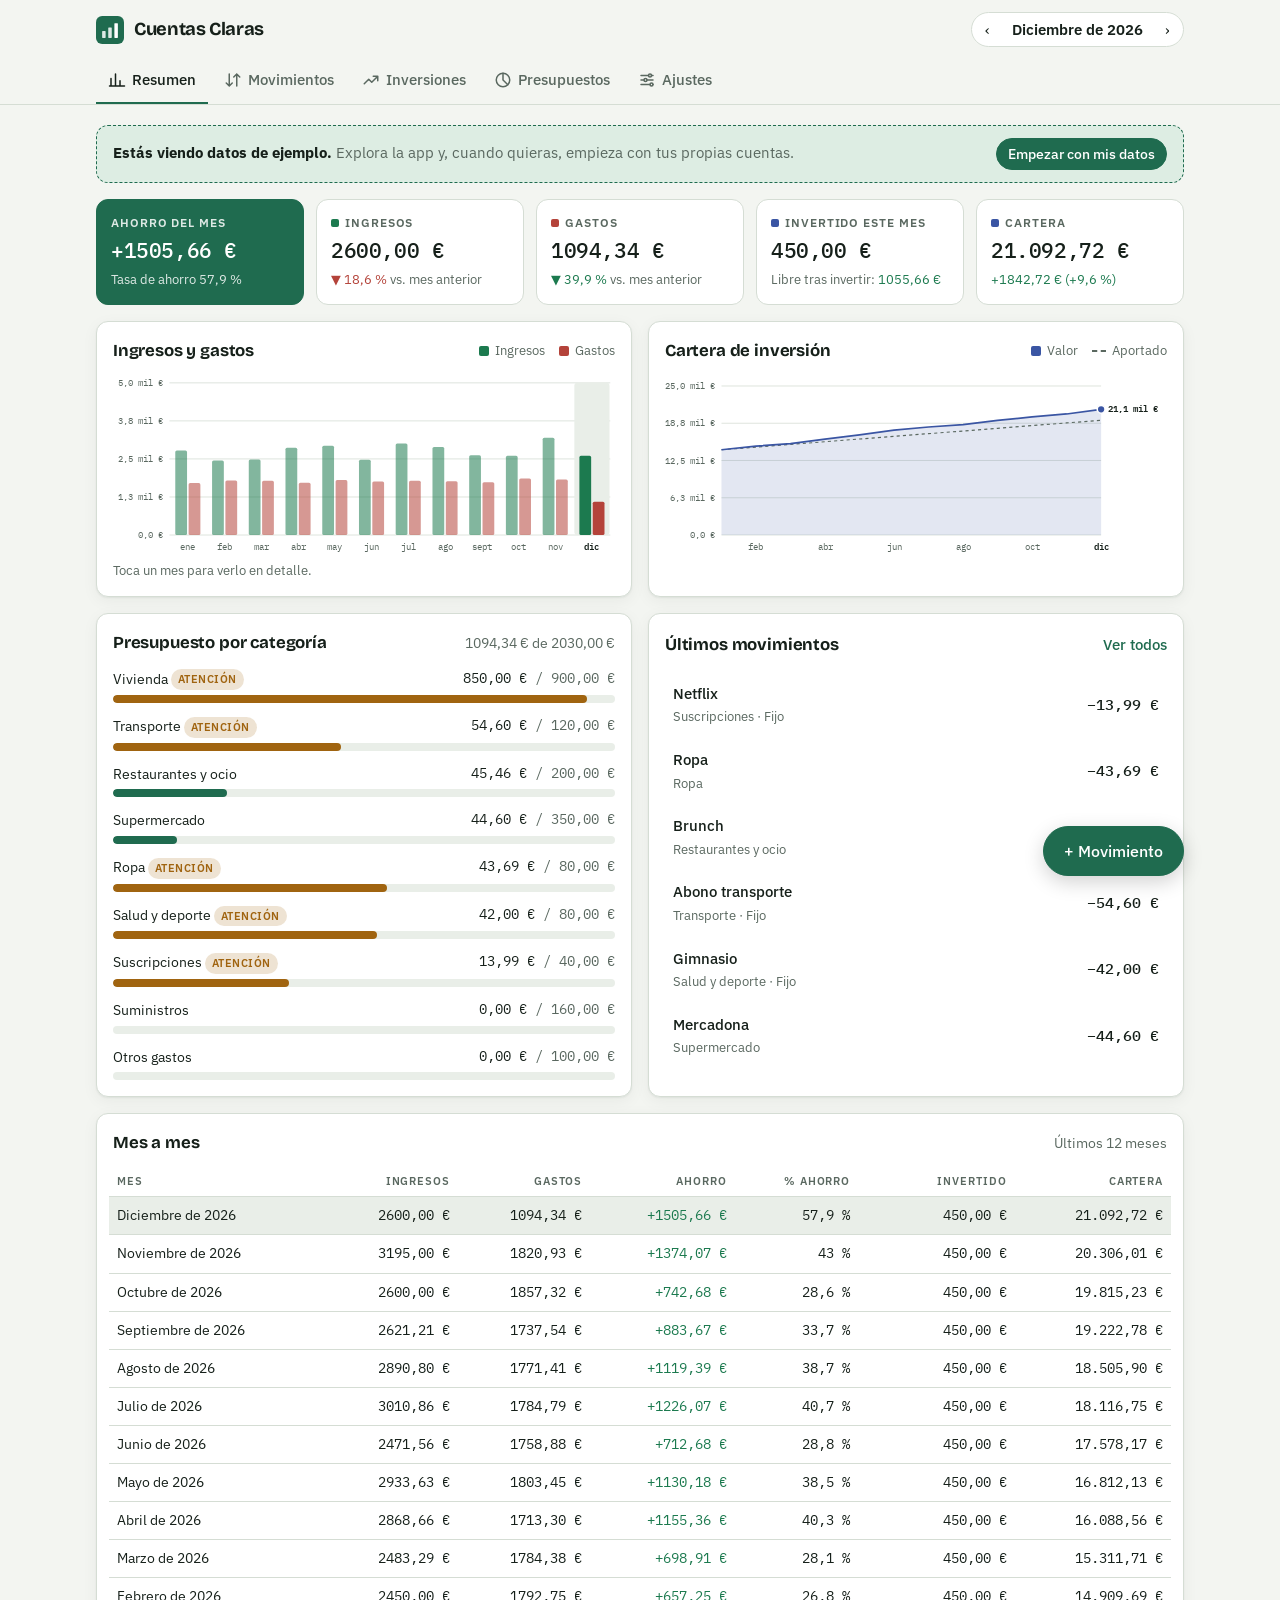
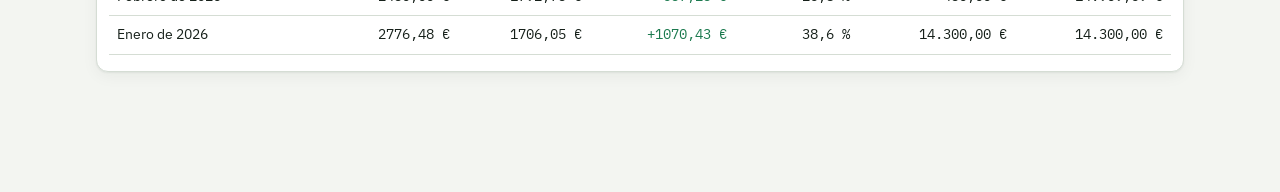
==== cuentas-claras/index.html @ 712e1c3e "Add Cuentas Claras: personal finance micro app Single-file PWA to track monthly expenses, income, bu" ====
<!DOCTYPE html>
<html lang="es">
<head>
<meta charset="utf-8">
<meta name="viewport" content="width=device-width, initial-scale=1, viewport-fit=cover">
<meta name="theme-color" content="#1F6B4F">
<meta name="description" content="Controla tus gastos, ingresos e inversiones mes a mes. Privado: tus datos se quedan en tu dispositivo.">
<link rel="manifest" href="manifest.webmanifest">
<link rel="icon" href="icon.svg" type="image/svg+xml">
<link rel="apple-touch-icon" href="icon.svg">
<title>Cuentas Claras</title>
<link rel="preconnect" href="https://fonts.googleapis.com">
<link rel="preconnect" href="https://fonts.gstatic.com" crossorigin>
<link rel="stylesheet" href="https://fonts.googleapis.com/css2?family=Bricolage+Grotesque:opsz,wght@12..96,500;12..96,700&family=IBM+Plex+Mono:wght@400;500&family=IBM+Plex+Sans:wght@400;500;600&display=swap">
<style>
/* Layout: libro de cuentas — cabecera con selector de mes, pestañas (abajo en móvil), columna de 1120px con rejilla de paneles */
:root{
  --bg:#F3F5F1; --surface:#FFFFFF; --surface-2:#E9EEE8; --line:#D5DDD4; --fg:#16201A; --muted:#5A6860;
  --accent:#1F6B4F; --accent-fg:#FFFFFF; --accent-soft:#DDEDE3;
  --income:#1C7A4F; --expense:#B4433A; --invest:#3A55A3; --warn:#A06410;
  --s1:#3A55A3; --s2:#1F8A70; --s3:#C07A1A; --s4:#9B4A8C; --s5:#5D7A2B; --s6:#B4433A;
  --shadow:0 1px 2px rgba(22,32,26,.06),0 4px 16px rgba(22,32,26,.05);
  --font-display:'Bricolage Grotesque','Segoe UI',system-ui,sans-serif;
  --font-body:'IBM Plex Sans',system-ui,-apple-system,'Segoe UI',Roboto,sans-serif;
  --font-mono:'IBM Plex Mono',ui-monospace,SFMono-Regular,Menlo,Consolas,monospace;
  --r:12px; --r-sm:8px;
  color-scheme:light;
}
@media (prefers-color-scheme: dark){
  :root:not([data-theme="light"]){
    --bg:#0D1310; --surface:#141C18; --surface-2:#1B2520; --line:#29362F; --fg:#E4ECE7; --muted:#90A198;
    --accent:#5CC497; --accent-fg:#0B1A13; --accent-soft:#1D3328;
    --income:#4FC48C; --expense:#EF7B6F; --invest:#8EA7F2; --warn:#E2A94A;
    --s1:#8EA7F2; --s2:#4FC4A6; --s3:#E2A94A; --s4:#D48AC6; --s5:#A8C76A; --s6:#EF7B6F;
    --shadow:0 1px 2px rgba(0,0,0,.3);
    color-scheme:dark;
  }
}
:root[data-theme="dark"]{
  --bg:#0D1310; --surface:#141C18; --surface-2:#1B2520; --line:#29362F; --fg:#E4ECE7; --muted:#90A198;
  --accent:#5CC497; --accent-fg:#0B1A13; --accent-soft:#1D3328;
  --income:#4FC48C; --expense:#EF7B6F; --invest:#8EA7F2; --warn:#E2A94A;
  --s1:#8EA7F2; --s2:#4FC4A6; --s3:#E2A94A; --s4:#D48AC6; --s5:#A8C76A; --s6:#EF7B6F;
  --shadow:0 1px 2px rgba(0,0,0,.3);
  color-scheme:dark;
}
*{box-sizing:border-box}
[hidden]{display:none!important}
html,body{margin:0}
body{background:var(--bg);color:var(--fg);font:15px/1.5 var(--font-body);-webkit-font-smoothing:antialiased}
button,input,select,textarea{font:inherit;color:inherit}
h1,h2,h3{font-family:var(--font-display);font-weight:700;text-wrap:balance;margin:0;letter-spacing:-.01em}
h2{font-size:1.05rem}
.num,.mono{font-family:var(--font-mono);font-variant-numeric:tabular-nums}
.muted{color:var(--muted)}
.wrap{max-width:1120px;margin:0 auto;padding-inline:16px}
:focus-visible{outline:2px solid var(--accent);outline-offset:2px}

/* Cabecera */
.top{position:sticky;top:env(safe-area-inset-top,0px);z-index:20;background:color-mix(in srgb,var(--bg) 88%,transparent);backdrop-filter:blur(10px);-webkit-backdrop-filter:blur(10px);border-bottom:1px solid var(--line)}
.top-in{display:flex;align-items:center;justify-content:space-between;gap:12px;padding-block:12px;flex-wrap:wrap}
.brand{display:flex;align-items:center;gap:10px;font-family:var(--font-display);font-weight:700;font-size:1.15rem;letter-spacing:-.02em}
.brand svg{width:28px;height:28px;flex:none}
.month-nav{display:flex;align-items:center;gap:2px;background:var(--surface);border:1px solid var(--line);border-radius:999px;padding:3px}
.month-nav button{border:0;background:none;cursor:pointer;border-radius:999px;padding:6px 10px;line-height:1}
.month-nav button:hover{background:var(--surface-2)}
.month-label{font-weight:600;min-width:9.5em}
.tabs{display:flex;gap:4px;padding-block:0 0}
.tab{border:0;background:none;cursor:pointer;padding:10px 12px;color:var(--muted);font-weight:500;border-bottom:2px solid transparent;display:flex;align-items:center;gap:6px}
.tab svg{width:18px;height:18px}
.tab:hover{color:var(--fg)}
.tab[aria-selected="true"]{color:var(--fg);border-bottom-color:var(--accent)}

main{padding-block:20px 120px;display:grid;gap:16px}

/* Paneles */
.panel{background:var(--surface);border:1px solid var(--line);border-radius:var(--r);padding:16px;box-shadow:var(--shadow);min-width:0}
.panel-h{display:flex;align-items:baseline;justify-content:space-between;gap:12px;margin-bottom:12px;flex-wrap:wrap}
.panel-h .sub{font-size:.85rem;color:var(--muted)}
.grid2{display:grid;grid-template-columns:repeat(2,minmax(0,1fr));gap:16px}
@media (max-width:860px){.grid2{grid-template-columns:minmax(0,1fr)}}

.banner{display:flex;align-items:center;justify-content:space-between;gap:12px;flex-wrap:wrap;background:var(--accent-soft);border:1px dashed var(--accent);border-radius:var(--r);padding:12px 16px}
.banner p{margin:0}

/* KPIs */
.kpis{display:grid;grid-template-columns:repeat(5,minmax(0,1fr));gap:12px}
.kpis.three{grid-template-columns:repeat(3,minmax(0,1fr))}
@media (max-width:1000px){.kpis{grid-template-columns:repeat(3,minmax(0,1fr))}.kpis:not(.three) .hero{grid-column:span 2}}
@media (max-width:600px){.kpis,.kpis.three{grid-template-columns:repeat(2,minmax(0,1fr))}.kpis .hero{grid-column:span 2}}
.kpi{background:var(--surface);border:1px solid var(--line);border-radius:var(--r);padding:14px;display:grid;gap:4px;min-width:0}
.kpi .lbl{font-size:.72rem;text-transform:uppercase;letter-spacing:.08em;color:var(--muted);font-weight:600;display:flex;align-items:center;gap:6px}
.kpi .lbl i{width:8px;height:8px;border-radius:2px;display:inline-block}
.kpi .val{font-family:var(--font-mono);font-variant-numeric:tabular-nums;font-size:1.3rem;font-weight:500;letter-spacing:-.02em;overflow-wrap:anywhere}
.kpi .foot{font-size:.8rem;color:var(--muted)}
.kpi.hero{background:var(--accent);border-color:var(--accent);color:var(--accent-fg)}
.kpi.hero .lbl,.kpi.hero .foot{color:inherit;opacity:.85}
.up{color:var(--income)} .down{color:var(--expense)}
.kpi.hero .up,.kpi.hero .down{color:inherit}

/* Gráficos */
.chart{width:100%;height:auto;display:block}
.chart .grid{stroke:var(--line);stroke-width:1}
.chart .ax{fill:var(--muted);font:11px var(--font-mono)}
.chart .ax-sel{fill:var(--fg);font-weight:600}
.chart .b-inc{fill:var(--income)} .chart .b-exp{fill:var(--expense)}
.chart .hit{fill:transparent}
.chart .bar-g{cursor:pointer}
.chart .bar-g:not(.sel) .b-inc,.chart .bar-g:not(.sel) .b-exp{opacity:.55}
.chart .bar-g:hover .b-inc,.chart .bar-g:hover .b-exp{opacity:1}
.chart .bar-g.sel .hit{fill:var(--surface-2)}
.chart .area{fill:var(--invest);opacity:.14}
.chart .l-val{fill:none;stroke:var(--invest);stroke-width:2.2;stroke-linejoin:round}
.chart .l-con{fill:none;stroke:var(--muted);stroke-width:1.5;stroke-dasharray:4 4}
.chart .dot{fill:var(--invest);stroke:var(--surface);stroke-width:2}
.chart .end-lbl{fill:var(--fg);font:600 11px var(--font-mono)}
.legend{display:flex;gap:14px;flex-wrap:wrap;font-size:.8rem;color:var(--muted)}
.legend span{display:inline-flex;align-items:center;gap:6px}
.legend i{width:10px;height:10px;border-radius:2px;display:inline-block}
.legend i.dash{height:0;border-top:2px dashed var(--muted);border-radius:0;width:14px}

/* Presupuestos */
.bud{display:grid;gap:12px}
.bud-row{display:grid;gap:5px}
.bud-top{display:flex;justify-content:space-between;gap:10px;font-size:.9rem}
.bud-top .num{font-size:.85rem}
.bar{height:8px;border-radius:99px;background:var(--surface-2);overflow:hidden}
.bar>i{display:block;height:100%;border-radius:99px;background:var(--accent)}
.bar.near>i{background:var(--warn)} .bar.over>i{background:var(--expense)}
.pill{display:inline-block;font-size:.7rem;font-weight:600;letter-spacing:.04em;text-transform:uppercase;padding:2px 7px;border-radius:99px;background:var(--surface-2);color:var(--muted);vertical-align:middle}
.pill.over{background:color-mix(in srgb,var(--expense) 16%,transparent);color:var(--expense)}
.pill.near{background:color-mix(in srgb,var(--warn) 18%,transparent);color:var(--warn)}
.pill.ok{background:var(--accent-soft);color:var(--accent)}

/* Tablas */
.table-wrap{overflow-x:auto;margin-inline:-4px}
table{width:100%;border-collapse:collapse;font-size:.88rem}
th{font-size:.7rem;text-transform:uppercase;letter-spacing:.08em;color:var(--muted);font-weight:600;text-align:right;padding:6px 8px;border-bottom:1px solid var(--line);white-space:nowrap}
td{padding:8px;border-bottom:1px solid var(--line);text-align:right;font-family:var(--font-mono);font-variant-numeric:tabular-nums;white-space:nowrap}
.cap::first-letter{text-transform:uppercase}
th:first-child,td:first-child{text-align:left;font-family:var(--font-body)}
tr.sel td{background:var(--surface-2)}
tbody tr{cursor:default}
tr[data-month]{cursor:pointer}
tr[data-month]:hover td{background:var(--surface-2)}

/* Movimientos */
.toolbar{display:flex;gap:10px;flex-wrap:wrap;align-items:center}
.seg{display:inline-flex;background:var(--surface-2);border-radius:999px;padding:3px}
.seg button,.seg label{border:0;background:none;border-radius:999px;padding:6px 14px;cursor:pointer;color:var(--muted);font-weight:500}
.seg button[aria-pressed="true"],.seg input:checked+span{background:var(--surface);color:var(--fg);box-shadow:var(--shadow)}
.seg label{padding:0}
.seg label span{display:block;padding:6px 16px;border-radius:999px}
.seg input{position:absolute;opacity:0;pointer-events:none}
.seg label:focus-within span{outline:2px solid var(--accent)}
.search{flex:1 1 180px;min-width:0}
.day{display:grid;gap:2px}
.day-h{display:flex;justify-content:space-between;font-size:.75rem;text-transform:uppercase;letter-spacing:.08em;color:var(--muted);font-weight:600;padding:12px 4px 4px}
.tx{display:grid;grid-template-columns:minmax(0,1fr) auto;gap:2px 12px;align-items:center;width:100%;text-align:left;border:0;background:none;padding:10px 8px;border-radius:var(--r-sm);cursor:pointer}
.tx:hover{background:var(--surface-2)}
.tx .t1{font-weight:500;overflow:hidden;text-overflow:ellipsis;white-space:nowrap}
.tx .t2{font-size:.82rem;color:var(--muted);overflow:hidden;text-overflow:ellipsis;white-space:nowrap}
.tx .amt{grid-row:1/3;grid-column:2;font-family:var(--font-mono);font-variant-numeric:tabular-nums;font-weight:500}
.amt.inc{color:var(--income)} .amt.exp{color:var(--fg)}
.empty{padding:28px 12px;text-align:center;color:var(--muted)}
.empty strong{display:block;color:var(--fg);font-family:var(--font-display);font-size:1.05rem;margin-bottom:4px}

/* Inversiones */
.alloc{display:flex;height:14px;border-radius:99px;overflow:hidden;gap:2px;background:var(--surface-2)}
.alloc i{display:block;height:100%}
.inv-list{display:grid;gap:12px;grid-template-columns:repeat(2,minmax(0,1fr))}
@media (max-width:760px){.inv-list{grid-template-columns:minmax(0,1fr)}}
.inv{display:grid;gap:10px}
.inv-h{display:flex;justify-content:space-between;align-items:flex-start;gap:10px}
.inv-h h3{font-size:1rem;display:flex;align-items:center;gap:8px}
.inv-h h3 i{width:10px;height:10px;border-radius:3px;flex:none}
.inv-stats{display:grid;grid-template-columns:repeat(3,minmax(0,1fr));gap:8px}
.inv-stats div{display:grid;gap:2px;min-width:0}
.inv-stats span{font-size:.7rem;text-transform:uppercase;letter-spacing:.08em;color:var(--muted);font-weight:600}
.inv-stats b{font-family:var(--font-mono);font-weight:500;font-variant-numeric:tabular-nums;font-size:.95rem;overflow-wrap:anywhere}
.spark{width:100%;height:44px;display:block}
.spark path{fill:none;stroke-width:2}
.actions{display:flex;gap:8px;flex-wrap:wrap}
details summary{cursor:pointer;color:var(--muted);font-size:.85rem;font-weight:500}
details[open] summary{margin-bottom:8px}

/* Botones y formularios */
.btn{display:inline-flex;align-items:center;justify-content:center;gap:6px;border:1px solid var(--line);background:var(--surface);border-radius:999px;padding:8px 14px;cursor:pointer;font-weight:500;white-space:nowrap;text-decoration:none}
.btn:hover{background:var(--surface-2)}
.btn.primary{background:var(--accent);border-color:var(--accent);color:var(--accent-fg)}
.btn.primary:hover{filter:brightness(1.07)}
.btn.danger{color:var(--expense);border-color:color-mix(in srgb,var(--expense) 40%,var(--line))}
.btn.danger[data-armed]{background:var(--expense);color:var(--surface);border-color:var(--expense)}
.btn.sm{padding:5px 11px;font-size:.85rem}
.btn.link{border:0;background:none;padding:4px 0;color:var(--accent)}
.field{display:grid;gap:5px}
.field>span{font-size:.78rem;font-weight:600;color:var(--muted);letter-spacing:.02em}
.input,select.input,textarea.input{width:100%;background:var(--bg);border:1px solid var(--line);border-radius:var(--r-sm);padding:9px 11px;min-width:0}
.input:focus{outline:2px solid var(--accent);outline-offset:-1px;border-color:var(--accent)}
.input.big{font-family:var(--font-mono);font-size:1.6rem;padding:10px 12px}
.input.small{padding:6px 9px;font-size:.9rem}
.form{display:grid;gap:14px}
.form-row{display:grid;grid-template-columns:repeat(2,minmax(0,1fr));gap:12px}
.check{display:flex;gap:8px;align-items:center;font-size:.92rem}
.check input{width:18px;height:18px;accent-color:var(--accent)}

.fab{position:fixed;right:max(16px,calc((100vw - 1120px)/2 + 16px));bottom:calc(24px + env(safe-area-inset-bottom,0px));z-index:25;box-shadow:0 6px 20px rgba(0,0,0,.18);padding:12px 20px;font-size:1rem}

/* Hoja modal */
.sheet-bg{position:fixed;inset:0;z-index:50;background:rgba(10,16,13,.45);display:flex;align-items:center;justify-content:center;padding:16px}
.sheet{background:var(--surface);color:var(--fg);border-radius:16px;width:min(520px,100%);max-height:min(88vh,100%);overflow:auto;padding:20px;box-shadow:0 20px 60px rgba(0,0,0,.3)}
.sheet-h{display:flex;justify-content:space-between;align-items:center;margin-bottom:16px;gap:12px}
.sheet-h h2{font-size:1.25rem}
.x{border:0;background:var(--surface-2);border-radius:99px;width:32px;height:32px;cursor:pointer;font-size:1.1rem;line-height:1}
.sheet-f{display:flex;justify-content:space-between;gap:10px;flex-wrap:wrap;margin-top:6px}
.toast{position:fixed;left:50%;transform:translateX(-50%);bottom:calc(90px + env(safe-area-inset-bottom,0px));z-index:60;background:var(--fg);color:var(--bg);padding:10px 16px;border-radius:999px;font-size:.9rem;box-shadow:var(--shadow);max-width:calc(100% - 32px)}

.cat-row{display:grid;grid-template-columns:minmax(0,1.4fr) minmax(0,1fr) minmax(0,1.4fr) auto;gap:10px;align-items:center;padding:8px 0;border-bottom:1px solid var(--line)}
.cat-row:last-child{border-bottom:0}
.cat-row .spent{font-size:.82rem;color:var(--muted);display:grid;gap:4px}
@media (max-width:600px){.cat-row{grid-template-columns:minmax(0,1fr) 7.5em auto}.cat-row .spent{grid-column:1/-1;order:5}}
.settings{display:grid;gap:16px;max-width:760px}
.settings p{margin:.2em 0 .8em;color:var(--muted);max-width:62ch}

/* Móvil: pestañas abajo */
@media (max-width:720px){
  .top{backdrop-filter:none;-webkit-backdrop-filter:none;background:var(--bg)}
  .tabs{position:fixed;left:0;right:0;bottom:0;z-index:30;background:var(--surface);border-top:1px solid var(--line);justify-content:space-around;padding:4px 4px calc(4px + env(safe-area-inset-bottom,0px));max-width:none;gap:0}
  .tab{flex-direction:column;gap:2px;font-size:.68rem;padding:6px 4px;border-bottom:0;border-top:2px solid transparent;flex:1;min-width:0}
  .tab[aria-selected="true"]{border-top-color:var(--accent);border-bottom-color:transparent;color:var(--accent)}
  .fab{bottom:calc(76px + env(safe-area-inset-bottom,0px));padding:12px 18px}
  .toast{bottom:calc(140px + env(safe-area-inset-bottom,0px))}
  .month-label{min-width:8em}
  .top-in{padding-block:10px}
  .sheet-bg{align-items:flex-end;padding:0}
  .sheet{border-radius:16px 16px 0 0;max-height:92vh;padding-bottom:calc(20px + env(safe-area-inset-bottom,0px))}
  .kpi .val{font-size:1.1rem}
}
@media (prefers-reduced-motion:no-preference){
  .sheet{animation:up .18s ease-out}
  @keyframes up{from{transform:translateY(12px);opacity:.6}to{transform:none;opacity:1}}
}
</style>
</head>
<body>
<header class="top">
  <div class="wrap top-in">
    <div class="brand">
      <svg viewBox="0 0 512 512" aria-hidden="true"><rect width="512" height="512" rx="112" fill="var(--accent)"/><rect x="112" y="276" width="64" height="124" rx="10" fill="var(--accent-fg)" opacity=".85"/><rect x="224" y="208" width="64" height="192" rx="10" fill="var(--accent-fg)" opacity=".85"/><rect x="336" y="132" width="64" height="268" rx="10" fill="var(--accent-fg)"/></svg>
      <span>Cuentas Claras</span>
    </div>
    <div class="month-nav" aria-label="Mes seleccionado">
      <button id="prevM" type="button" aria-label="Mes anterior">‹</button>
      <button id="monthLabel" type="button" class="month-label" title="Ir al mes actual">—</button>
      <button id="nextM" type="button" aria-label="Mes siguiente">›</button>
    </div>
  </div>
  <nav class="tabs wrap" role="tablist" aria-label="Secciones">
    <button class="tab" role="tab" data-tab="resumen" type="button"><svg viewBox="0 0 24 24" fill="none" stroke="currentColor" stroke-width="2" stroke-linecap="round" aria-hidden="true"><path d="M4 20V10M10 20V4M16 20v-7M22 20H2"/></svg>Resumen</button>
    <button class="tab" role="tab" data-tab="movimientos" type="button"><svg viewBox="0 0 24 24" fill="none" stroke="currentColor" stroke-width="2" stroke-linecap="round" aria-hidden="true"><path d="M7 4v16M3 16l4 4 4-4M17 20V4M13 8l4-4 4 4"/></svg>Movimientos</button>
    <button class="tab" role="tab" data-tab="inversiones" type="button"><svg viewBox="0 0 24 24" fill="none" stroke="currentColor" stroke-width="2" stroke-linecap="round" stroke-linejoin="round" aria-hidden="true"><path d="M3 17l6-6 4 4 8-8M15 7h6v6"/></svg>Inversiones</button>
    <button class="tab" role="tab" data-tab="categorias" type="button"><svg viewBox="0 0 24 24" fill="none" stroke="currentColor" stroke-width="2" stroke-linecap="round" aria-hidden="true"><circle cx="12" cy="12" r="9"/><path d="M12 3v9l6.4 6.4"/></svg>Presupuestos</button>
    <button class="tab" role="tab" data-tab="ajustes" type="button"><svg viewBox="0 0 24 24" fill="none" stroke="currentColor" stroke-width="2" stroke-linecap="round" aria-hidden="true"><path d="M4 6h10M18 6h2M4 12h4M12 12h8M4 18h12M20 18h0"/><circle cx="16" cy="6" r="2"/><circle cx="10" cy="12" r="2"/><circle cx="18" cy="18" r="2"/></svg>Ajustes</button>
  </nav>
</header>

<main class="wrap" id="main" aria-live="polite"></main>

<button class="btn primary fab" id="fab" type="button" data-act="new-tx">+ Movimiento</button>

<div class="sheet-bg" id="sheet" hidden>
  <div class="sheet" role="dialog" aria-modal="true" aria-labelledby="sheetTitle" id="sheetBody"></div>
</div>
<div class="toast" id="toast" role="status" hidden></div>

<script>
(function () {
'use strict';

/* ---------- Utilidades ---------- */
const KEY = 'cuentasClaras.data.v1';
const UIKEY = 'cuentasClaras.ui.v1';
const $ = (s, r = document) => r.querySelector(s);
const esc = s => String(s ?? '').replace(/[&<>"']/g, c => ({ '&': '&amp;', '<': '&lt;', '>': '&gt;', '"': '&quot;', "'": '&#39;' }[c]));
const uid = () => Math.random().toString(36).slice(2, 9) + Date.now().toString(36).slice(-4);
const pad = n => String(n).padStart(2, '0');
const ymd = d => d.getFullYear() + '-' + pad(d.getMonth() + 1) + '-' + pad(d.getDate());
const thisMonth = () => ymd(new Date()).slice(0, 7);
const round2 = n => Math.round(n * 100) / 100;
function addMonths(m, n) { const [y, mo] = m.split('-').map(Number); const d = new Date(y, mo - 1 + n, 1); return d.getFullYear() + '-' + pad(d.getMonth() + 1); }
function daysIn(m) { const [y, mo] = m.split('-').map(Number); return new Date(y, mo, 0).getDate(); }
function monthName(m, style) {
  const [y, mo] = m.split('-').map(Number); const d = new Date(y, mo - 1, 1);
  if (style === 'short') return d.toLocaleDateString('es-ES', { month: 'short' }).replace('.', '');
  if (style === 'shortY') return d.toLocaleDateString('es-ES', { month: 'short' }).replace('.', '') + ' ' + String(y).slice(2);
  return d.toLocaleDateString('es-ES', { month: 'long', year: 'numeric' });
}
function dayLabel(iso) { const [y, m, d] = iso.split('-').map(Number); return new Date(y, m - 1, d).toLocaleDateString('es-ES', { weekday: 'short', day: 'numeric', month: 'short' }); }
function lastMonths(end, n) { const out = []; for (let i = n - 1; i >= 0; i--) out.push(addMonths(end, -i)); return out; }
function parseAmount(s) {
  s = String(s ?? '').trim().replace(/\s|€|\$/g, '');
  if (s.includes(',')) s = s.replace(/\./g, '').replace(',', '.');
  const n = parseFloat(s); return isFinite(n) ? n : NaN;
}
const amountStr = n => (n === undefined || n === null || n === '') ? '' : String(n).replace('.', ',');

const CURRENCIES = [['EUR', 'Euro (€)'], ['USD', 'Dólar estadounidense'], ['MXN', 'Peso mexicano'], ['COP', 'Peso colombiano'], ['ARS', 'Peso argentino'], ['CLP', 'Peso chileno'], ['PEN', 'Sol peruano'], ['GBP', 'Libra esterlina']];
const INV_TYPES = ['Fondo indexado', 'Acciones', 'ETF', 'Cripto', 'Depósito', 'Plan de pensiones', 'Inmueble', 'Otro'];
const SERIES = ['--s1', '--s2', '--s3', '--s4', '--s5', '--s6'];

let fmt = {};
function money(n, o = {}) {
  const k = state.currency + (o.compact ? 'c' : '') + (o.sign ? 's' : '');
  if (!fmt[k]) {
    try {
      fmt[k] = new Intl.NumberFormat('es-ES', { style: 'currency', currency: state.currency, notation: o.compact ? 'compact' : 'standard', maximumFractionDigits: o.compact ? 1 : 2, signDisplay: o.sign ? 'exceptZero' : 'auto' });
    } catch (e) { fmt[k] = new Intl.NumberFormat('es-ES', { maximumFractionDigits: 2 }); }
  }
  return fmt[k].format(n || 0);
}
const pct = (n, sign) => n === null || !isFinite(n) ? '—' : (sign && n > 0 ? '+' : '') + (n * 100).toLocaleString('es-ES', { maximumFractionDigits: 1 }) + ' %';

/* ---------- Datos ---------- */
function defaultCategories() {
  const g = [['Vivienda', 900], ['Supermercado', 350], ['Suministros', 160], ['Transporte', 120], ['Restaurantes y ocio', 200], ['Salud y deporte', 80], ['Suscripciones', 40], ['Ropa', 80], ['Otros gastos', 100]]
    .map(([name, budget]) => ({ id: uid(), name, kind: 'gasto', budget }));
  const i = ['Nómina', 'Freelance', 'Rendimientos', 'Otros ingresos'].map(name => ({ id: uid(), name, kind: 'ingreso', budget: 0 }));
  return g.concat(i);
}
function emptyState(currency) { return { version: 1, currency: currency || 'EUR', categories: defaultCategories(), tx: [], investments: [], snapshots: [], isSample: false }; }

function sampleState() {
  const s = emptyState(); s.isSample = true;
  const cat = n => s.categories.find(c => c.name === n).id;
  let seed = 11; const rnd = () => (seed = (seed * 16807) % 2147483647) / 2147483647;
  const r = (a, b) => round2(a + rnd() * (b - a));
  const cur = thisMonth(); const today = new Date().getDate();
  const add = (m, day, kind, amount, c, note, recurring) => {
    day = Math.max(1, Math.min(Math.round(day), daysIn(m)));
    if (m === cur && day > today) return;
    s.tx.push({ id: uid(), date: m + '-' + pad(day), kind, amount: round2(amount), catId: cat(c), note, recurring: !!recurring });
  };
  for (let k = -11; k <= 0; k++) {
    const m = addMonths(cur, k);
    add(m, 1, 'ingreso', k < -5 ? 2450 : 2600, 'Nómina', 'Nómina', true);
    if (rnd() < 0.55) add(m, r(8, 25), 'ingreso', r(180, 650), 'Freelance', 'Proyecto web');
    if (k % 3 === 0) add(m, 20, 'ingreso', r(15, 40), 'Rendimientos', 'Intereses cuenta');
    add(m, 1, 'gasto', 850, 'Vivienda', 'Alquiler', true);
    add(m, 2, 'gasto', 42, 'Salud y deporte', 'Gimnasio', true);
    add(m, 5, 'gasto', 13.99, 'Suscripciones', 'Netflix', true);
    add(m, 12, 'gasto', 10.99, 'Suscripciones', 'Spotify', true);
    add(m, 8, 'gasto', 39.9, 'Suministros', 'Fibra y móvil', true);
    add(m, 14, 'gasto', r(85, 150), 'Suministros', 'Luz, agua y gas');
    ['Mercadona', 'Lidl', 'Carrefour', 'Mercado', 'Mercadona'].forEach((n, j) => add(m, 2 + j * 6, 'gasto', r(38, 95), 'Supermercado', n));
    add(m, 3, 'gasto', 54.6, 'Transporte', 'Abono transporte', true);
    add(m, r(10, 26), 'gasto', r(35, 60), 'Transporte', 'Gasolina');
    const ocio = ['Pádel con amigos', 'Cena', 'Cine', 'Brunch', 'Concierto'];
    const nO = 2 + Math.floor(rnd() * 4);
    for (let j = 0; j < nO; j++) add(m, r(1, 28), 'gasto', r(16, 70), 'Restaurantes y ocio', ocio[j]);
    if (rnd() < 0.4) add(m, r(1, 28), 'gasto', r(30, 140), 'Ropa', 'Ropa');
    if (rnd() < 0.3) add(m, r(1, 28), 'gasto', r(12, 60), 'Salud y deporte', 'Farmacia');
    if (rnd() < 0.5) add(m, r(1, 28), 'gasto', r(15, 120), 'Otros gastos', 'Regalos y varios');
  }
  const inv = [
    { name: 'Fondo indexado MSCI World', type: 'Fondo indexado', monthly: 300, ret: 0.0075, vol: 0.025, initial: 6000 },
    { name: 'Cartera de acciones', type: 'Acciones', monthly: 100, ret: 0.006, vol: 0.045, initial: 2500 },
    { name: 'Bitcoin', type: 'Cripto', monthly: 50, ret: 0.012, vol: 0.11, initial: 800 },
    { name: 'Depósito 12 meses', type: 'Depósito', monthly: 0, ret: 0.0022, vol: 0, initial: 5000 }
  ];
  inv.forEach(d => {
    const id = uid(); s.investments.push({ id, name: d.name, type: d.type });
    let value = 0;
    for (let k = -11; k <= 0; k++) {
      const contributed = k === -11 ? d.initial : d.monthly;
      value = value * (1 + d.ret + (rnd() - 0.5) * 2 * d.vol) + contributed;
      s.snapshots.push({ id: uid(), invId: id, month: addMonths(cur, k), contributed, value: round2(value) });
    }
  });
  return s;
}

function valid(d) { return d && typeof d === 'object' && Array.isArray(d.tx) && Array.isArray(d.categories) && Array.isArray(d.investments) && Array.isArray(d.snapshots); }
function load() {
  try { const raw = localStorage.getItem(KEY); if (raw) { const d = JSON.parse(raw); if (valid(d)) return d; } } catch (e) { /* almacenamiento no disponible */ }
  return sampleState();
}
function save() { try { localStorage.setItem(KEY, JSON.stringify(state)); } catch (e) { /* sin almacenamiento */ } }
function saveUI() { try { localStorage.setItem(UIKEY, JSON.stringify({ tab: ui.tab })); } catch (e) { } }

let state = load();
save();
const TABS = ['resumen', 'movimientos', 'inversiones', 'categorias', 'ajustes'];
const ui = { tab: 'resumen', month: thisMonth(), filter: 'todos', q: '' };
try { const u = JSON.parse(localStorage.getItem(UIKEY) || '{}'); if (TABS.includes(u.tab)) ui.tab = u.tab; } catch (e) { }
const hashTab = location.hash.slice(1); if (TABS.includes(hashTab)) ui.tab = hashTab;

/* ---------- Cálculos ---------- */
const catById = id => state.categories.find(c => c.id === id);
const catName = id => (catById(id) || {}).name || 'Sin categoría';
function totals(m) {
  let inc = 0, exp = 0;
  for (const t of state.tx) { if (t.date.slice(0, 7) !== m) continue; if (t.kind === 'ingreso') inc += t.amount; else exp += t.amount; }
  return { inc, exp, net: inc - exp, rate: inc > 0 ? (inc - exp) / inc : null };
}
function invAt(invId, m) {
  let contributed = 0, last = null;
  for (const s of state.snapshots) {
    if (s.invId !== invId || s.month > m) continue;
    contributed += s.contributed || 0;
    if (!last || s.month > last.month) last = s;
  }
  return { contributed, value: last ? last.value : 0, lastMonth: last ? last.month : null };
}
function portfolio(m) {
  let contributed = 0, value = 0;
  for (const i of state.investments) { const r = invAt(i.id, m); contributed += r.contributed; value += r.value; }
  return { contributed, value, gain: value - contributed, ret: contributed > 0 ? (value - contributed) / contributed : null };
}
const contributedIn = m => state.snapshots.filter(s => s.month === m).reduce((a, s) => a + (s.contributed || 0), 0);
function spentByCat(m) { const o = {}; for (const t of state.tx) if (t.date.slice(0, 7) === m) o[t.catId] = (o[t.catId] || 0) + t.amount; return o; }
function niceMax(v) { if (v <= 0) return 1; const e = Math.pow(10, Math.floor(Math.log10(v))); const f = v / e; return (f <= 1 ? 1 : f <= 2 ? 2 : f <= 2.5 ? 2.5 : f <= 5 ? 5 : 10) * e; }
const seriesColor = i => `var(${SERIES[i % SERIES.length]})`;

/* ---------- Gráficos (SVG) ---------- */
const chartW = () => (window.innerWidth < 600 ? 400 : 640);
function barChart(months) {
  const W = chartW(), H = 230, pl = 72, pr = 6, pt = 10, pb = 26, iw = W - pl - pr, ih = H - pt - pb;
  const data = months.map(m => Object.assign({ m }, totals(m)));
  const max = niceMax(Math.max(1, ...data.map(d => Math.max(d.inc, d.exp))));
  const y = v => pt + ih - (v / max) * ih; const bw = iw / data.length; const w = Math.min(16, bw * 0.32);
  let g = '';
  for (let i = 0; i <= 4; i++) { const v = max * i / 4, yy = y(v).toFixed(1); g += `<line x1="${pl}" x2="${W - pr}" y1="${yy}" y2="${yy}" class="grid"/><text x="${pl - 8}" y="${+yy + 4}" class="ax" text-anchor="end">${esc(money(v, { compact: true }))}</text>`; }
  data.forEach((d, i) => {
    const x0 = pl + i * bw, cx = x0 + bw / 2, sel = d.m === ui.month;
    g += `<g class="bar-g${sel ? ' sel' : ''}" data-month="${d.m}" tabindex="0" role="button" aria-label="${esc(monthName(d.m))}: ingresos ${esc(money(d.inc))}, gastos ${esc(money(d.exp))}">
      <rect x="${x0 + 1}" y="${pt}" width="${bw - 2}" height="${ih}" rx="4" class="hit"/>
      <rect x="${(cx - w - 1).toFixed(1)}" y="${y(d.inc).toFixed(1)}" width="${w.toFixed(1)}" height="${(pt + ih - y(d.inc)).toFixed(1)}" rx="2" class="b-inc"/>
      <rect x="${(cx + 1).toFixed(1)}" y="${y(d.exp).toFixed(1)}" width="${w.toFixed(1)}" height="${(pt + ih - y(d.exp)).toFixed(1)}" rx="2" class="b-exp"/>
      ${(W > 500 || sel || (data.length - 1 - i) % 2 === 0) ? `<text x="${cx.toFixed(1)}" y="${H - 7}" text-anchor="middle" class="ax${sel ? ' ax-sel' : ''}">${esc(monthName(d.m, 'short'))}</text>` : ''}</g>`;
  });
  return `<svg viewBox="0 0 ${W} ${H}" class="chart" role="img" aria-label="Ingresos y gastos de los últimos 12 meses">${g}</svg>`;
}

function lineChart(months) {
  const W = chartW(), H = 230, pl = 72, pr = 84, pt = 14, pb = 26, iw = W - pl - pr, ih = H - pt - pb;
  const pts = months.map(m => Object.assign({ m }, portfolio(m)));
  const max = niceMax(Math.max(1, ...pts.map(p => Math.max(p.value, p.contributed))));
  const n = pts.length, x = i => pl + iw * (i / (n - 1)), y = v => pt + ih - (v / max) * ih;
  let g = '';
  for (let i = 0; i <= 4; i++) { const v = max * i / 4, yy = y(v).toFixed(1); g += `<line x1="${pl}" x2="${W - pr}" y1="${yy}" y2="${yy}" class="grid"/><text x="${pl - 8}" y="${+yy + 4}" class="ax" text-anchor="end">${esc(money(v, { compact: true }))}</text>`; }
  const line = key => pts.map((p, i) => `${i ? 'L' : 'M'}${x(i).toFixed(1)},${y(p[key]).toFixed(1)}`).join(' ');
  g += `<path class="area" d="${line('value')} L${x(n - 1).toFixed(1)},${pt + ih} L${x(0).toFixed(1)},${pt + ih} Z"/>`;
  g += `<path class="l-con" d="${line('contributed')}"/><path class="l-val" d="${line('value')}"/>`;
  pts.forEach((p, i) => { if (i % 2 === (n - 1) % 2) g += `<text x="${x(i).toFixed(1)}" y="${H - 7}" text-anchor="middle" class="ax${i === n - 1 ? ' ax-sel' : ''}">${esc(monthName(p.m, 'short'))}</text>`; });
  const last = pts[n - 1];
  g += `<circle class="dot" cx="${x(n - 1).toFixed(1)}" cy="${y(last.value).toFixed(1)}" r="5"/>`;
  g += `<text class="end-lbl" x="${(x(n - 1) + 9).toFixed(1)}" y="${(y(last.value) + 4).toFixed(1)}">${esc(money(last.value, { compact: true }))}</text>`;
  return `<svg viewBox="0 0 ${W} ${H}" class="chart" role="img" aria-label="Valor de la cartera frente a lo aportado">${g}</svg>`;
}

function spark(invId, end, color) {
  const months = lastMonths(end, 12); const vals = months.map(m => invAt(invId, m).value);
  const mx = Math.max(...vals), mn = Math.min(...vals), W = 200, H = 44, rng = (mx - mn) || 1;
  const d = vals.map((v, i) => `${i ? 'L' : 'M'}${(i * (W - 4) / 11 + 2).toFixed(1)},${(H - 4 - (v - mn) / rng * (H - 8)).toFixed(1)}`).join(' ');
  return `<svg class="spark" viewBox="0 0 ${W} ${H}" preserveAspectRatio="none" aria-hidden="true"><path d="${d}" style="stroke:${color}" vector-effect="non-scaling-stroke"/></svg>`;
}

/* ---------- Vistas ---------- */
function sampleBanner() {
  if (!state.isSample) return '';
  return `<div class="banner"><p><strong>Estás viendo datos de ejemplo.</strong> <span class="muted">Explora la app y, cuando quieras, empieza con tus propias cuentas.</span></p>
    <button class="btn primary sm" data-act="start-fresh" data-confirm="¿Borrar el ejemplo? Pulsa otra vez">Empezar con mis datos</button></div>`;
}

function kpi(lbl, val, foot, cls = '', dot = '') {
  return `<div class="kpi ${cls}"><div class="lbl">${dot ? `<i style="background:${dot}"></i>` : ''}${lbl}</div><div class="val">${val}</div><div class="foot">${foot}</div></div>`;
}
function delta(cur, prev, goodUp) {
  if (!prev) return '<span class="muted">sin datos del mes anterior</span>';
  const d = (cur - prev) / prev; const good = goodUp ? d >= 0 : d <= 0;
  return `<span class="${good ? 'up' : 'down'}">${d >= 0 ? '▲' : '▼'} ${pct(Math.abs(d))}</span> vs. mes anterior`;
}

function viewResumen() {
  const m = ui.month, t = totals(m), p = totals(addMonths(m, -1)), pf = portfolio(m), inv = contributedIn(m);
  const months = lastMonths(m, 12);
  const free = t.net - inv;
  let h = sampleBanner();
  h += `<section class="kpis" aria-label="Resumen de ${esc(monthName(m))}">
    ${kpi('Ahorro del mes', esc(money(t.net, { sign: true })), t.rate === null ? 'sin ingresos registrados' : `Tasa de ahorro ${pct(t.rate)}`, 'hero')}
    ${kpi('Ingresos', esc(money(t.inc)), delta(t.inc, p.inc, true), '', 'var(--income)')}
    ${kpi('Gastos', esc(money(t.exp)), delta(t.exp, p.exp, false), '', 'var(--expense)')}
    ${kpi('Invertido este mes', esc(money(inv)), `Libre tras invertir: <span class="${free >= 0 ? 'up' : 'down'}">${esc(money(free))}</span>`, '', 'var(--invest)')}
    ${kpi('Cartera', esc(money(pf.value)), pf.contributed ? `<span class="${pf.gain >= 0 ? 'up' : 'down'}">${esc(money(pf.gain, { sign: true }))} (${pct(pf.ret, true)})</span>` : 'añade tu primera inversión', '', 'var(--invest)')}
  </section>`;

  h += `<div class="grid2">
    <section class="panel"><div class="panel-h"><h2>Ingresos y gastos</h2><div class="legend"><span><i style="background:var(--income)"></i>Ingresos</span><span><i style="background:var(--expense)"></i>Gastos</span></div></div>
      ${barChart(months)}<p class="muted" style="font-size:.8rem;margin:6px 0 0">Toca un mes para verlo en detalle.</p></section>
    <section class="panel"><div class="panel-h"><h2>Cartera de inversión</h2><div class="legend"><span><i style="background:var(--invest)"></i>Valor</span><span><i class="dash"></i>Aportado</span></div></div>
      ${state.investments.length ? lineChart(months) : `<div class="empty"><strong>Aún no hay inversiones</strong>Registra tus fondos, acciones o depósitos para ver su evolución.<br><br><button class="btn sm" data-act="new-inv">Añadir inversión</button></div>`}</section>
  </div>`;

  const spent = spentByCat(m);
  const cats = state.categories.filter(c => c.kind === 'gasto').map(c => ({ c, s: spent[c.id] || 0 })).filter(x => x.s > 0 || x.c.budget > 0).sort((a, b) => b.s - a.s);
  const totBud = state.categories.filter(c => c.kind === 'gasto').reduce((a, c) => a + (+c.budget || 0), 0);
  const day = m === thisMonth() ? new Date().getDate() : daysIn(m);
  h += `<div class="grid2">
    <section class="panel"><div class="panel-h"><h2>Presupuesto por categoría</h2><span class="sub">${totBud ? `${esc(money(t.exp))} de ${esc(money(totBud))}` : ''}</span></div>
      ${cats.length ? `<div class="bud">${cats.map(x => budRow(x.c, x.s, day, m)).join('')}</div>` : `<div class="empty"><strong>Sin gastos este mes</strong>Cuando registres gastos verás aquí cuánto llevas de cada presupuesto.</div>`}
    </section>
    <section class="panel"><div class="panel-h"><h2>Últimos movimientos</h2><button class="btn link" data-goto="movimientos">Ver todos</button></div>
      ${recentList(m)}
    </section>
  </div>`;

  h += `<section class="panel"><div class="panel-h"><h2>Mes a mes</h2><span class="sub">Últimos 12 meses</span></div>
    <div class="table-wrap"><table><thead><tr><th>Mes</th><th>Ingresos</th><th>Gastos</th><th>Ahorro</th><th>% ahorro</th><th>Invertido</th><th>Cartera</th></tr></thead><tbody>
    ${months.slice().reverse().map(mm => { const tt = totals(mm), pp = portfolio(mm); return `<tr data-month="${mm}" class="${mm === m ? 'sel' : ''}"><td class="cap">${esc(monthName(mm))}</td><td>${esc(money(tt.inc))}</td><td>${esc(money(tt.exp))}</td><td class="${tt.net >= 0 ? 'up' : 'down'}">${esc(money(tt.net, { sign: true }))}</td><td>${pct(tt.rate)}</td><td>${esc(money(contributedIn(mm)))}</td><td>${esc(money(pp.value))}</td></tr>`; }).join('')}
    </tbody></table></div></section>`;
  return h;
}

function budRow(c, s, day, m) {
  const b = +c.budget || 0; const r = b ? s / b : 0;
  const pace = day / daysIn(m);
  let st = '', pill = '';
  if (b) {
    if (r > 1) { st = 'over'; pill = `<span class="pill over">Superado</span>`; }
    else if (r > 0.85 || (r > pace + 0.15 && m === thisMonth())) { st = 'near'; pill = `<span class="pill near">Atención</span>`; }
  }
  return `<div class="bud-row"><div class="bud-top"><span>${esc(c.name)} ${pill}</span><span class="num">${esc(money(s))}${b ? ` <span class="muted">/ ${esc(money(b))}</span>` : ''}</span></div>
    ${b ? `<div class="bar ${st}"><i style="width:${Math.min(100, r * 100).toFixed(1)}%"></i></div>` : ''}</div>`;
}

function txRow(t) {
  const inc = t.kind === 'ingreso';
  return `<button class="tx" type="button" data-act="edit-tx" data-id="${t.id}">
    <span class="t1">${esc(t.note || catName(t.catId))}</span>
    <span class="t2">${esc(catName(t.catId))}${t.recurring ? ' · Fijo' : ''}</span>
    <span class="amt ${inc ? 'inc' : 'exp'}">${inc ? '+' : '−'}${esc(money(t.amount))}</span></button>`;
}
function recentList(m) {
  const list = state.tx.filter(t => t.date.slice(0, 7) === m).sort((a, b) => b.date.localeCompare(a.date)).slice(0, 6);
  if (!list.length) return `<div class="empty"><strong>Nada registrado en ${esc(monthName(m))}</strong>Pulsa «+ Movimiento» para añadir tu primer gasto o ingreso.</div>`;
  return `<div class="day">${list.map(txRow).join('')}</div>`;
}

function viewMovimientos() {
  const m = ui.month, prev = addMonths(m, -1);
  const fixed = state.tx.filter(t => t.recurring && t.date.slice(0, 7) === prev).length;
  return sampleBanner() + `<section class="panel">
    <div class="panel-h"><h2 style="text-transform:none">Movimientos de ${esc(monthName(m))}</h2>
      <button class="btn sm" data-act="copy-fixed" ${fixed ? '' : 'disabled title="No hay movimientos fijos en el mes anterior"'}>Copiar ${fixed} fijos de ${esc(monthName(prev, 'short'))}</button></div>
    <div class="toolbar">
      <div class="seg" role="group" aria-label="Filtrar por tipo">
        ${[['todos', 'Todos'], ['gasto', 'Gastos'], ['ingreso', 'Ingresos']].map(([k, l]) => `<button type="button" data-filter="${k}" aria-pressed="${ui.filter === k}">${l}</button>`).join('')}
      </div>
      <input class="input search" id="q" type="search" placeholder="Buscar por nota o categoría" value="${esc(ui.q)}" aria-label="Buscar movimientos">
    </div>
    <div id="txList"></div>
  </section>`;
}
function renderTxList() {
  const el = $('#txList'); if (!el) return;
  const q = ui.q.trim().toLowerCase();
  const list = state.tx.filter(t => t.date.slice(0, 7) === ui.month && (ui.filter === 'todos' || t.kind === ui.filter) && (!q || (t.note || '').toLowerCase().includes(q) || catName(t.catId).toLowerCase().includes(q)))
    .sort((a, b) => b.date.localeCompare(a.date));
  if (!list.length) { el.innerHTML = `<div class="empty"><strong>${q ? 'Sin resultados' : 'No hay movimientos'}</strong>${q ? 'Prueba con otra búsqueda.' : 'Añade uno con «+ Movimiento» o copia tus gastos fijos del mes anterior.'}</div>`; return; }
  const inc = list.filter(t => t.kind === 'ingreso').reduce((a, t) => a + t.amount, 0), exp = list.filter(t => t.kind === 'gasto').reduce((a, t) => a + t.amount, 0);
  const groups = {}; list.forEach(t => (groups[t.date] = groups[t.date] || []).push(t));
  el.innerHTML = Object.keys(groups).map(d => {
    const net = groups[d].reduce((a, t) => a + (t.kind === 'ingreso' ? t.amount : -t.amount), 0);
    return `<div class="day"><div class="day-h"><span>${esc(dayLabel(d))}</span><span class="num">${esc(money(net, { sign: true }))}</span></div>${groups[d].map(txRow).join('')}</div>`;
  }).join('') + `<div class="day-h" style="border-top:1px solid var(--line);margin-top:8px;padding-top:12px"><span>${list.length} movimientos</span><span class="num"><span class="up">+${esc(money(inc))}</span> · <span class="down">−${esc(money(exp))}</span></span></div>`;
}

function viewInversiones() {
  const m = ui.month, pf = portfolio(m);
  const items = state.investments.map((inv, i) => Object.assign({ inv, color: seriesColor(i) }, invAt(inv.id, m)));
  let h = sampleBanner();
  h += `<section class="kpis three">
    ${kpi('Valor de la cartera', esc(money(pf.value)), `a cierre de ${esc(monthName(m))}`, 'hero')}
    ${kpi('Total aportado', esc(money(pf.contributed)), `${esc(money(contributedIn(m)))} este mes`, '', 'var(--muted)')}
    ${kpi('Ganancia / pérdida', `<span class="${pf.gain >= 0 ? 'up' : 'down'}">${esc(money(pf.gain, { sign: true }))}</span>`, `Rentabilidad ${pct(pf.ret, true)}`, '', 'var(--invest)')}
  </section>`;
  h += `<section class="panel"><div class="panel-h"><h2>Distribución</h2><div class="actions"><button class="btn sm" data-act="new-inv">Nueva inversión</button><button class="btn primary sm" data-act="snap" ${state.investments.length ? '' : 'disabled'}>Registrar mes</button></div></div>`;
  if (!items.length) {
    h += `<div class="empty"><strong>Empieza tu cartera</strong>Crea una inversión (fondo, acciones, cripto, depósito…) y registra cada mes lo que aportas y lo que vale.</div></section>`;
    return h;
  }
  const tot = items.reduce((a, x) => a + x.value, 0) || 1;
  h += `<div class="alloc" role="img" aria-label="Distribución de la cartera">${items.filter(x => x.value > 0).map(x => `<i style="width:${(x.value / tot * 100).toFixed(2)}%;background:${x.color}" title="${esc(x.inv.name)}"></i>`).join('')}</div>
    <div class="legend" style="margin-top:10px">${items.map(x => `<span><i style="background:${x.color}"></i>${esc(x.inv.name)} · ${pct(x.value / tot)}</span>`).join('')}</div></section>`;
  h += `<div class="inv-list">${items.map(x => {
    const gain = x.value - x.contributed, ret = x.contributed ? gain / x.contributed : null;
    const snaps = state.snapshots.filter(s => s.invId === x.inv.id).sort((a, b) => b.month.localeCompare(a.month));
    const stale = x.lastMonth && x.lastMonth < m;
    return `<article class="panel inv">
      <div class="inv-h"><div><h3><i style="background:${x.color}"></i>${esc(x.inv.name)}</h3><span class="pill">${esc(x.inv.type)}</span>${stale ? ` <span class="pill near">Valor de ${esc(monthName(x.lastMonth, 'shortY'))}</span>` : ''}</div>
        <button class="btn sm" data-act="snap" data-inv="${x.inv.id}">Registrar</button></div>
      ${spark(x.inv.id, m, x.color)}
      <div class="inv-stats"><div><span>Valor</span><b>${esc(money(x.value))}</b></div><div><span>Aportado</span><b>${esc(money(x.contributed))}</b></div><div><span>Resultado</span><b class="${gain >= 0 ? 'up' : 'down'}">${pct(ret, true)}</b></div></div>
      <details><summary>Historial (${snaps.length} registros)</summary>
        <div class="table-wrap"><table><thead><tr><th>Mes</th><th>Aporte</th><th>Valor</th><th></th></tr></thead><tbody>
        ${snaps.map(s => `<tr><td class="cap">${esc(monthName(s.month))}</td><td>${esc(money(s.contributed))}</td><td>${esc(money(s.value))}</td><td><button class="btn sm danger" data-act="del-snap" data-id="${s.id}" data-confirm="¿Seguro?" aria-label="Borrar registro">Borrar</button></td></tr>`).join('')}
        </tbody></table></div>
        <div class="actions" style="margin-top:10px"><button class="btn sm" data-act="edit-inv" data-id="${x.inv.id}">Renombrar</button><button class="btn sm danger" data-act="del-inv" data-id="${x.inv.id}" data-confirm="¿Borrar inversión e historial?">Eliminar inversión</button></div>
      </details></article>`;
  }).join('')}</div>`;
  return h;
}

function viewCategorias() {
  const m = ui.month, spent = spentByCat(m);
  const g = state.categories.filter(c => c.kind === 'gasto'), i = state.categories.filter(c => c.kind === 'ingreso');
  const totBud = g.reduce((a, c) => a + (+c.budget || 0), 0), totSp = g.reduce((a, c) => a + (spent[c.id] || 0), 0);
  const row = c => {
    const s = spent[c.id] || 0, b = +c.budget || 0, r = b ? s / b : 0;
    return `<div class="cat-row">
      <input class="input small" value="${esc(c.name)}" data-cat-name="${c.id}" aria-label="Nombre de la categoría">
      ${c.kind === 'gasto' ? `<input class="input small mono" inputmode="decimal" value="${esc(amountStr(c.budget))}" data-cat-budget="${c.id}" aria-label="Presupuesto mensual de ${esc(c.name)}" placeholder="Sin límite">` : `<span class="num muted" style="font-size:.85rem">${esc(money(s))}</span>`}
      ${c.kind === 'gasto' ? `<div class="spent"><span>${esc(money(s))} gastado${b ? ` · ${pct(r)}` : ''}</span>${b ? `<div class="bar ${r > 1 ? 'over' : r > 0.85 ? 'near' : ''}"><i style="width:${Math.min(100, r * 100).toFixed(1)}%"></i></div>` : ''}</div>` : '<span></span>'}
      <button class="btn sm danger" data-act="del-cat" data-id="${c.id}" data-confirm="¿Borrar?" aria-label="Borrar ${esc(c.name)}">✕</button></div>`;
  };
  return sampleBanner() + `<section class="panel"><div class="panel-h"><h2>Presupuestos de gasto</h2><span class="sub">${esc(money(totSp))} de ${esc(money(totBud))} en ${esc(monthName(m))}</span></div>
      <p class="muted" style="margin:0 0 8px;font-size:.88rem">Fija un límite mensual por categoría. Te avisaremos cuando te acerques o lo superes.</p>
      ${g.map(row).join('')}</section>
    <section class="panel"><div class="panel-h"><h2>Categorías de ingreso</h2></div>${i.map(row).join('')}</section>
    <section class="panel"><div class="panel-h"><h2>Nueva categoría</h2></div>
      <form class="form" data-form="cat"><div class="form-row" style="grid-template-columns:minmax(0,2fr) minmax(0,1fr) minmax(0,1fr)">
        <label class="field"><span>Nombre</span><input class="input" id="catName" name="name" required maxlength="40" placeholder="p. ej. Mascotas"></label>
        <label class="field"><span>Tipo</span><select class="input" id="catKind" name="kind"><option value="gasto">Gasto</option><option value="ingreso">Ingreso</option></select></label>
        <label class="field"><span>Presupuesto</span><input class="input mono" id="catBudget" name="budget" inputmode="decimal" placeholder="0,00"></label>
      </div><div><button class="btn primary" type="submit">Añadir categoría</button></div></form></section>`;
}

function viewAjustes() {
  return `<div class="settings">
    <section class="panel"><h2>Moneda</h2><p>Se usa para mostrar todos los importes. No convierte los valores ya registrados.</p>
      <label class="field" style="max-width:320px"><span>Moneda principal</span><select class="input" id="currency">${CURRENCIES.map(([c, n]) => `<option value="${c}" ${c === state.currency ? 'selected' : ''}>${c} · ${n}</option>`).join('')}</select></label></section>
    <section class="panel"><h2>Copia de seguridad</h2><p>Tus datos se guardan solo en este navegador. Exporta una copia de vez en cuando o para pasarlos a otro dispositivo.</p>
      <div class="actions"><button class="btn primary" data-act="export-json">Descargar copia (.json)</button><button class="btn" data-act="copy-json">Copiar copia</button><button class="btn" data-act="export-csv">Exportar movimientos (.csv)</button></div></section>
    <section class="panel"><h2>Restaurar</h2><p>Carga una copia exportada antes. Sustituye los datos actuales.</p>
      <div class="form"><label class="field"><span>Desde archivo</span><input class="input" type="file" id="importFile" accept=".json,application/json"></label>
      <label class="field"><span>O pega el contenido de la copia</span><textarea class="input mono" id="importText" rows="4" placeholder='{"version":1, ...}'></textarea></label>
      <div><button class="btn" data-act="import-text">Restaurar desde texto</button></div></div></section>
    <section class="panel"><h2>Empezar de nuevo</h2><p>Puedes volver a ver el ejemplo o borrar todo para empezar desde cero.</p>
      <div class="actions"><button class="btn" data-act="load-sample" data-confirm="Sustituir por el ejemplo">Cargar datos de ejemplo</button><button class="btn danger" data-act="wipe" data-confirm="Pulsa otra vez para borrar todo">Borrar todos mis datos</button></div></section>
    <p class="muted" style="font-size:.8rem">Cuentas Claras · versión 1.0 · Sin cuentas, sin servidores, sin anuncios.</p>
  </div>`;
}

/* ---------- Render ---------- */
function render() {
  const ml = monthName(ui.month); $('#monthLabel').textContent = ml.charAt(0).toUpperCase() + ml.slice(1);
  document.querySelectorAll('.tab').forEach(b => b.setAttribute('aria-selected', String(b.dataset.tab === ui.tab)));
  const views = { resumen: viewResumen, movimientos: viewMovimientos, inversiones: viewInversiones, categorias: viewCategorias, ajustes: viewAjustes };
  $('#main').innerHTML = views[ui.tab]();
  if (ui.tab === 'movimientos') renderTxList();
  $('#fab').hidden = ui.tab === 'ajustes';
}
function commit(msg) { save(); render(); if (msg) toast(msg); }

let toastT;
function toast(msg) { const t = $('#toast'); t.textContent = msg; t.hidden = false; clearTimeout(toastT); toastT = setTimeout(() => { t.hidden = true; }, 2600); }

/* ---------- Hojas (formularios) ---------- */
let lastFocus = null;
function openSheet(html) {
  lastFocus = document.activeElement;
  $('#sheetBody').innerHTML = html; $('#sheet').hidden = false;
  const f = $('#sheetBody [autofocus]') || $('#sheetBody input, #sheetBody select, #sheetBody textarea');
  if (f) setTimeout(() => f.focus(), 30);
}
function closeSheet() { $('#sheet').hidden = true; $('#sheetBody').innerHTML = ''; if (lastFocus && lastFocus.focus) lastFocus.focus(); }
const sheetHead = t => `<div class="sheet-h"><h2 id="sheetTitle">${t}</h2><button class="x" type="button" data-act="close" aria-label="Cerrar">×</button></div>`;

function catOptions(kind, sel) { return state.categories.filter(c => c.kind === kind).map(c => `<option value="${c.id}" ${c.id === sel ? 'selected' : ''}>${esc(c.name)}</option>`).join(''); }
function txSheet(t) {
  const isNew = !t;
  const today = ymd(new Date());
  const defDate = ui.month === today.slice(0, 7) ? today : ui.month + '-01';
  t = t || { kind: 'gasto', amount: '', date: defDate, catId: '', note: '', recurring: false };
  openSheet(sheetHead(isNew ? 'Nuevo movimiento' : 'Editar movimiento') + `
  <form class="form" data-form="tx" data-id="${t.id || ''}">
    <div class="seg" role="radiogroup" aria-label="Tipo">
      <label><input type="radio" name="kind" value="gasto" ${t.kind === 'gasto' ? 'checked' : ''}><span>Gasto</span></label>
      <label><input type="radio" name="kind" value="ingreso" ${t.kind === 'ingreso' ? 'checked' : ''}><span>Ingreso</span></label>
    </div>
    <label class="field"><span>Importe (${esc(state.currency)})</span><input class="input big" id="txAmount" name="amount" inputmode="decimal" required placeholder="0,00" value="${esc(amountStr(t.amount))}" autofocus autocomplete="off"></label>
    <div class="form-row">
      <label class="field"><span>Categoría</span><select class="input" id="txCat" name="catId">${catOptions(t.kind, t.catId)}</select></label>
      <label class="field"><span>Fecha</span><input class="input" type="date" id="txDate" name="date" required value="${esc(t.date)}"></label>
    </div>
    <label class="field"><span>Nota</span><input class="input" id="txNote" name="note" maxlength="80" placeholder="p. ej. Compra semanal" value="${esc(t.note)}"></label>
    <label class="check"><input type="checkbox" id="txRec" name="recurring" ${t.recurring ? 'checked' : ''}> Es un movimiento fijo (se repite cada mes)</label>
    <div class="sheet-f">${isNew ? '<span></span>' : `<button class="btn danger" type="button" data-act="del-tx" data-id="${t.id}" data-confirm="Pulsa otra vez para borrar">Borrar</button>`}
      <button class="btn primary" type="submit">${isNew ? 'Guardar movimiento' : 'Guardar cambios'}</button></div>
  </form>`);
}
function invSheet(inv) {
  inv = inv || { name: '', type: INV_TYPES[0] };
  openSheet(sheetHead(inv.id ? 'Editar inversión' : 'Nueva inversión') + `
  <form class="form" data-form="inv" data-id="${inv.id || ''}">
    <label class="field"><span>Nombre</span><input class="input" id="invName" name="name" required maxlength="50" placeholder="p. ej. Fondo indexado S&amp;P 500" value="${esc(inv.name)}" autofocus></label>
    <label class="field"><span>Tipo</span><select class="input" id="invType" name="type">${INV_TYPES.map(t => `<option ${t === inv.type ? 'selected' : ''}>${t}</option>`).join('')}</select></label>
    ${inv.id ? '' : `<div class="form-row"><label class="field"><span>Aportado hasta hoy</span><input class="input mono" id="invC" name="contributed" inputmode="decimal" placeholder="0,00"></label><label class="field"><span>Valor actual</span><input class="input mono" id="invV" name="value" inputmode="decimal" placeholder="0,00"></label></div><p class="muted" style="margin:0;font-size:.85rem">Opcional: se guarda como primer registro de ${esc(monthName(ui.month))}.</p>`}
    <div class="sheet-f"><span></span><button class="btn primary" type="submit">Guardar</button></div>
  </form>`);
}
function snapSheet(invId) {
  const id = invId || (state.investments[0] || {}).id;
  const existing = state.snapshots.find(s => s.invId === id && s.month === ui.month);
  const prev = invAt(id, addMonths(ui.month, -1));
  openSheet(sheetHead('Registrar mes') + `
  <form class="form" data-form="snap">
    <div class="form-row">
      <label class="field"><span>Inversión</span><select class="input" id="snapInv" name="invId">${state.investments.map(i => `<option value="${i.id}" ${i.id === id ? 'selected' : ''}>${esc(i.name)}</option>`).join('')}</select></label>
      <label class="field"><span>Mes</span><input class="input" type="month" id="snapMonth" name="month" required value="${ui.month}"></label>
    </div>
    <div class="form-row">
      <label class="field"><span>Aportado este mes</span><input class="input mono" id="snapC" name="contributed" inputmode="decimal" placeholder="0,00" value="${existing ? esc(amountStr(existing.contributed)) : ''}" autofocus></label>
      <label class="field"><span>Valor a fin de mes</span><input class="input mono" id="snapV" name="value" inputmode="decimal" required placeholder="0,00" value="${existing ? esc(amountStr(existing.value)) : ''}"></label>
    </div>
    <p class="muted" style="margin:0;font-size:.85rem">${prev.lastMonth ? `Último valor registrado: ${esc(money(prev.value))} (${esc(monthName(prev.lastMonth))}).` : 'Primer registro de esta inversión.'} Si ya existe un registro para ese mes, se actualiza.</p>
    <div class="sheet-f"><span></span><button class="btn primary" type="submit">Guardar registro</button></div>
  </form>`);
}

/* ---------- Exportar / importar ---------- */
function download(name, text, type) {
  try {
    const a = document.createElement('a'); a.href = URL.createObjectURL(new Blob([text], { type })); a.download = name;
    document.body.appendChild(a); a.click(); setTimeout(() => { URL.revokeObjectURL(a.href); a.remove(); }, 1000);
    toast('Descarga iniciada. Si no aparece, usa «Copiar».');
  } catch (e) { toast('No se pudo descargar. Usa «Copiar».'); }
}
function copyText(text, label) {
  const fallback = () => {
    openSheet(sheetHead(label) + `<p class="muted" style="margin-top:0">Selecciona el texto y cópialo manualmente.</p><textarea class="input mono" id="copyArea" rows="10" readonly>${esc(text)}</textarea>`);
    setTimeout(() => { const ta = $('#copyArea'); if (ta) { ta.focus(); ta.select(); } }, 50);
  };
  try { navigator.clipboard.writeText(text).then(() => toast('Copiado al portapapeles'), fallback); } catch (e) { fallback(); }
}
function toCSV() {
  const q = v => { v = String(v ?? ''); return /[;"\n]/.test(v) ? '"' + v.replace(/"/g, '""') + '"' : v; };
  const rows = [['Fecha', 'Tipo', 'Categoría', 'Importe', 'Nota', 'Fijo']];
  state.tx.slice().sort((a, b) => a.date.localeCompare(b.date)).forEach(t => rows.push([t.date, t.kind, catName(t.catId), String(t.amount).replace('.', ','), t.note, t.recurring ? 'sí' : 'no']));
  return '﻿' + rows.map(r => r.map(q).join(';')).join('\n');
}
function importData(text) {
  let d; try { d = JSON.parse(text); } catch (e) { toast('El texto no es una copia válida (JSON incorrecto).'); return; }
  if (!valid(d)) { toast('La copia no tiene el formato de Cuentas Claras.'); return; }
  d.isSample = false; state = d; fmt = {}; ui.tab = 'resumen'; commit('Datos restaurados');
}

/* ---------- Eventos ---------- */
document.addEventListener('click', e => {
  const el = e.target.closest('[data-act],[data-tab],[data-goto],[data-filter],[data-month]');
  if (!el) { if (e.target.id === 'sheet') closeSheet(); return; }
  if (el.dataset.confirm && !el.dataset.armed) {
    el.dataset.armed = '1'; el.dataset.orig = el.textContent; el.textContent = el.dataset.confirm;
    setTimeout(() => { if (el.isConnected) { delete el.dataset.armed; el.textContent = el.dataset.orig; } }, 3500);
    return;
  }
  if (el.dataset.tab) { setTab(el.dataset.tab); return; }
  if (el.dataset.goto) { setTab(el.dataset.goto); return; }
  if (el.dataset.filter) { ui.filter = el.dataset.filter; document.querySelectorAll('[data-filter]').forEach(b => b.setAttribute('aria-pressed', String(b === el))); renderTxList(); return; }
  if (el.dataset.month && !el.dataset.act) { ui.month = el.dataset.month; render(); return; }
  const id = el.dataset.id;
  switch (el.dataset.act) {
    case 'close': closeSheet(); break;
    case 'new-tx': txSheet(); break;
    case 'edit-tx': txSheet(state.tx.find(t => t.id === id)); break;
    case 'del-tx': state.tx = state.tx.filter(t => t.id !== id); closeSheet(); commit('Movimiento borrado'); break;
    case 'copy-fixed': {
      const prev = addMonths(ui.month, -1); let n = 0;
      state.tx.filter(t => t.recurring && t.date.slice(0, 7) === prev).forEach(t => {
        const day = Math.min(+t.date.slice(8), daysIn(ui.month));
        const dup = state.tx.some(x => x.date.slice(0, 7) === ui.month && x.catId === t.catId && x.amount === t.amount && x.note === t.note);
        if (!dup) { state.tx.push(Object.assign({}, t, { id: uid(), date: ui.month + '-' + pad(day) })); n++; }
      });
      commit(n ? `${n} movimientos fijos copiados` : 'Los fijos ya estaban copiados');
      break;
    }
    case 'new-inv': invSheet(); break;
    case 'edit-inv': invSheet(state.investments.find(i => i.id === id)); break;
    case 'del-inv': state.investments = state.investments.filter(i => i.id !== id); state.snapshots = state.snapshots.filter(s => s.invId !== id); commit('Inversión eliminada'); break;
    case 'snap': snapSheet(el.dataset.inv); break;
    case 'del-snap': state.snapshots = state.snapshots.filter(s => s.id !== id); commit('Registro borrado'); break;
    case 'del-cat': {
      const used = state.tx.some(t => t.catId === id);
      const c = catById(id);
      if (used) { toast(`«${c.name}» tiene movimientos. Cámbialos de categoría antes de borrarla.`); render(); break; }
      if (state.categories.filter(x => x.kind === c.kind).length <= 1) { toast('Necesitas al menos una categoría de este tipo.'); render(); break; }
      state.categories = state.categories.filter(x => x.id !== id); commit('Categoría borrada'); break;
    }
    case 'start-fresh': state = emptyState(state.currency); ui.month = thisMonth(); commit('Listo. Empieza registrando tu primer movimiento.'); break;
    case 'load-sample': state = Object.assign(sampleState(), { currency: state.currency }); ui.month = thisMonth(); commit('Datos de ejemplo cargados'); break;
    case 'wipe': state = emptyState(state.currency); ui.month = thisMonth(); commit('Todos los datos se han borrado'); break;
    case 'export-json': download(`cuentas-claras-${ymd(new Date())}.json`, JSON.stringify(state, null, 2), 'application/json'); break;
    case 'copy-json': copyText(JSON.stringify(state), 'Copia de seguridad'); break;
    case 'export-csv': download(`movimientos-${ymd(new Date())}.csv`, toCSV(), 'text/csv;charset=utf-8'); break;
    case 'import-text': { const v = ($('#importText') || {}).value || ''; if (!v.trim()) { toast('Pega primero el contenido de la copia.'); break; } importData(v); break; }
  }
});

document.addEventListener('keydown', e => {
  if (e.key === 'Escape' && !$('#sheet').hidden) closeSheet();
  if ((e.key === 'Enter' || e.key === ' ') && e.target.matches && e.target.matches('.bar-g')) { e.preventDefault(); ui.month = e.target.dataset.month; render(); }
});

document.addEventListener('input', e => { if (e.target.id === 'q') { ui.q = e.target.value; renderTxList(); } });

document.addEventListener('change', e => {
  const t = e.target;
  if (t.id === 'currency') { state.currency = t.value; fmt = {}; commit('Moneda actualizada'); return; }
  if (t.name === 'kind' && t.closest('[data-form="tx"]')) { $('#txCat').innerHTML = catOptions(t.value); return; }
  if (t.dataset.catName) { const c = catById(t.dataset.catName); const v = t.value.trim(); if (c && v) { c.name = v.slice(0, 40); save(); toast('Categoría renombrada'); } else render(); return; }
  if (t.dataset.catBudget) {
    const c = catById(t.dataset.catBudget); const v = t.value.trim() === '' ? 0 : parseAmount(t.value);
    if (c && isFinite(v) && v >= 0) { c.budget = round2(v); commit('Presupuesto guardado'); } else { toast('Escribe un importe válido, p. ej. 250 o 250,50.'); render(); }
    return;
  }
  if (t.id === 'importFile' && t.files && t.files[0]) { const r = new FileReader(); r.onload = () => importData(String(r.result)); r.readAsText(t.files[0]); return; }
  if (t.id === 'snapInv' || t.id === 'snapMonth') {
    const f = t.form; const s = state.snapshots.find(x => x.invId === f.invId.value && x.month === f.month.value);
    f.contributed.value = s ? amountStr(s.contributed) : ''; f.value.value = s ? amountStr(s.value) : '';
  }
});

document.addEventListener('submit', e => {
  const f = e.target; if (!f.dataset.form) return; e.preventDefault();
  const fd = new FormData(f);
  if (f.dataset.form === 'tx') {
    const amount = parseAmount(fd.get('amount'));
    if (!isFinite(amount) || amount <= 0) { toast('Escribe un importe mayor que cero, p. ej. 12,50.'); $('#txAmount').focus(); return; }
    const data = { kind: fd.get('kind'), amount: round2(amount), date: fd.get('date'), catId: fd.get('catId'), note: String(fd.get('note') || '').trim(), recurring: fd.get('recurring') === 'on' };
    if (!data.catId) { toast('Crea primero una categoría de este tipo en Presupuestos.'); return; }
    const id = f.dataset.id;
    if (id) Object.assign(state.tx.find(t => t.id === id), data); else state.tx.push(Object.assign({ id: uid() }, data));
    closeSheet(); ui.month = data.date.slice(0, 7);
    commit(id ? 'Cambios guardados' : (data.kind === 'gasto' ? 'Gasto guardado' : 'Ingreso guardado'));
  }
  if (f.dataset.form === 'inv') {
    const name = String(fd.get('name') || '').trim(); if (!name) return;
    const id = f.dataset.id;
    if (id) { Object.assign(state.investments.find(i => i.id === id), { name, type: fd.get('type') }); }
    else {
      const nid = uid(); state.investments.push({ id: nid, name, type: fd.get('type') });
      const c = parseAmount(fd.get('contributed')), v = parseAmount(fd.get('value'));
      if (isFinite(c) || isFinite(v)) state.snapshots.push({ id: uid(), invId: nid, month: ui.month, contributed: round2(isFinite(c) ? c : 0), value: round2(isFinite(v) ? v : (isFinite(c) ? c : 0)) });
    }
    closeSheet(); ui.tab = 'inversiones'; commit(id ? 'Inversión actualizada' : 'Inversión creada');
  }
  if (f.dataset.form === 'snap') {
    const c = fd.get('contributed') ? parseAmount(fd.get('contributed')) : 0, v = parseAmount(fd.get('value'));
    if (!isFinite(c) || c < 0) { toast('El aporte debe ser 0 o más.'); return; }
    if (!isFinite(v) || v < 0) { toast('Escribe el valor a fin de mes, p. ej. 1250,40.'); return; }
    const invId = fd.get('invId'), month = fd.get('month');
    const ex = state.snapshots.find(s => s.invId === invId && s.month === month);
    if (ex) Object.assign(ex, { contributed: round2(c), value: round2(v) }); else state.snapshots.push({ id: uid(), invId, month, contributed: round2(c), value: round2(v) });
    closeSheet(); commit(ex ? 'Registro actualizado' : 'Registro guardado');
  }
  if (f.dataset.form === 'cat') {
    const name = String(fd.get('name') || '').trim(); if (!name) return;
    const b = fd.get('budget') ? parseAmount(fd.get('budget')) : 0;
    state.categories.push({ id: uid(), name: name.slice(0, 40), kind: fd.get('kind'), budget: fd.get('kind') === 'gasto' && isFinite(b) ? round2(b) : 0 });
    commit('Categoría añadida');
  }
});

function setTab(t) {
  ui.tab = t; saveUI(); render(); window.scrollTo(0, 0);
  try { history.replaceState(null, '', '#' + t); } catch (err) { }
}
$('#prevM').addEventListener('click', () => { ui.month = addMonths(ui.month, -1); render(); });
$('#nextM').addEventListener('click', () => { ui.month = addMonths(ui.month, 1); render(); });
$('#monthLabel').addEventListener('click', () => { ui.month = thisMonth(); render(); });
let lastW = chartW();
window.addEventListener('resize', () => { if (chartW() !== lastW) { lastW = chartW(); if (ui.tab === 'resumen') render(); } });

render();

/* PWA: funciona sin conexión cuando se sirve desde su propia web */
if ('serviceWorker' in navigator && /^https?:$/.test(location.protocol)) {
  window.addEventListener('load', () => { navigator.serviceWorker.register('sw.js').catch(() => { }); });
}
})();
</script>
</body>
</html>
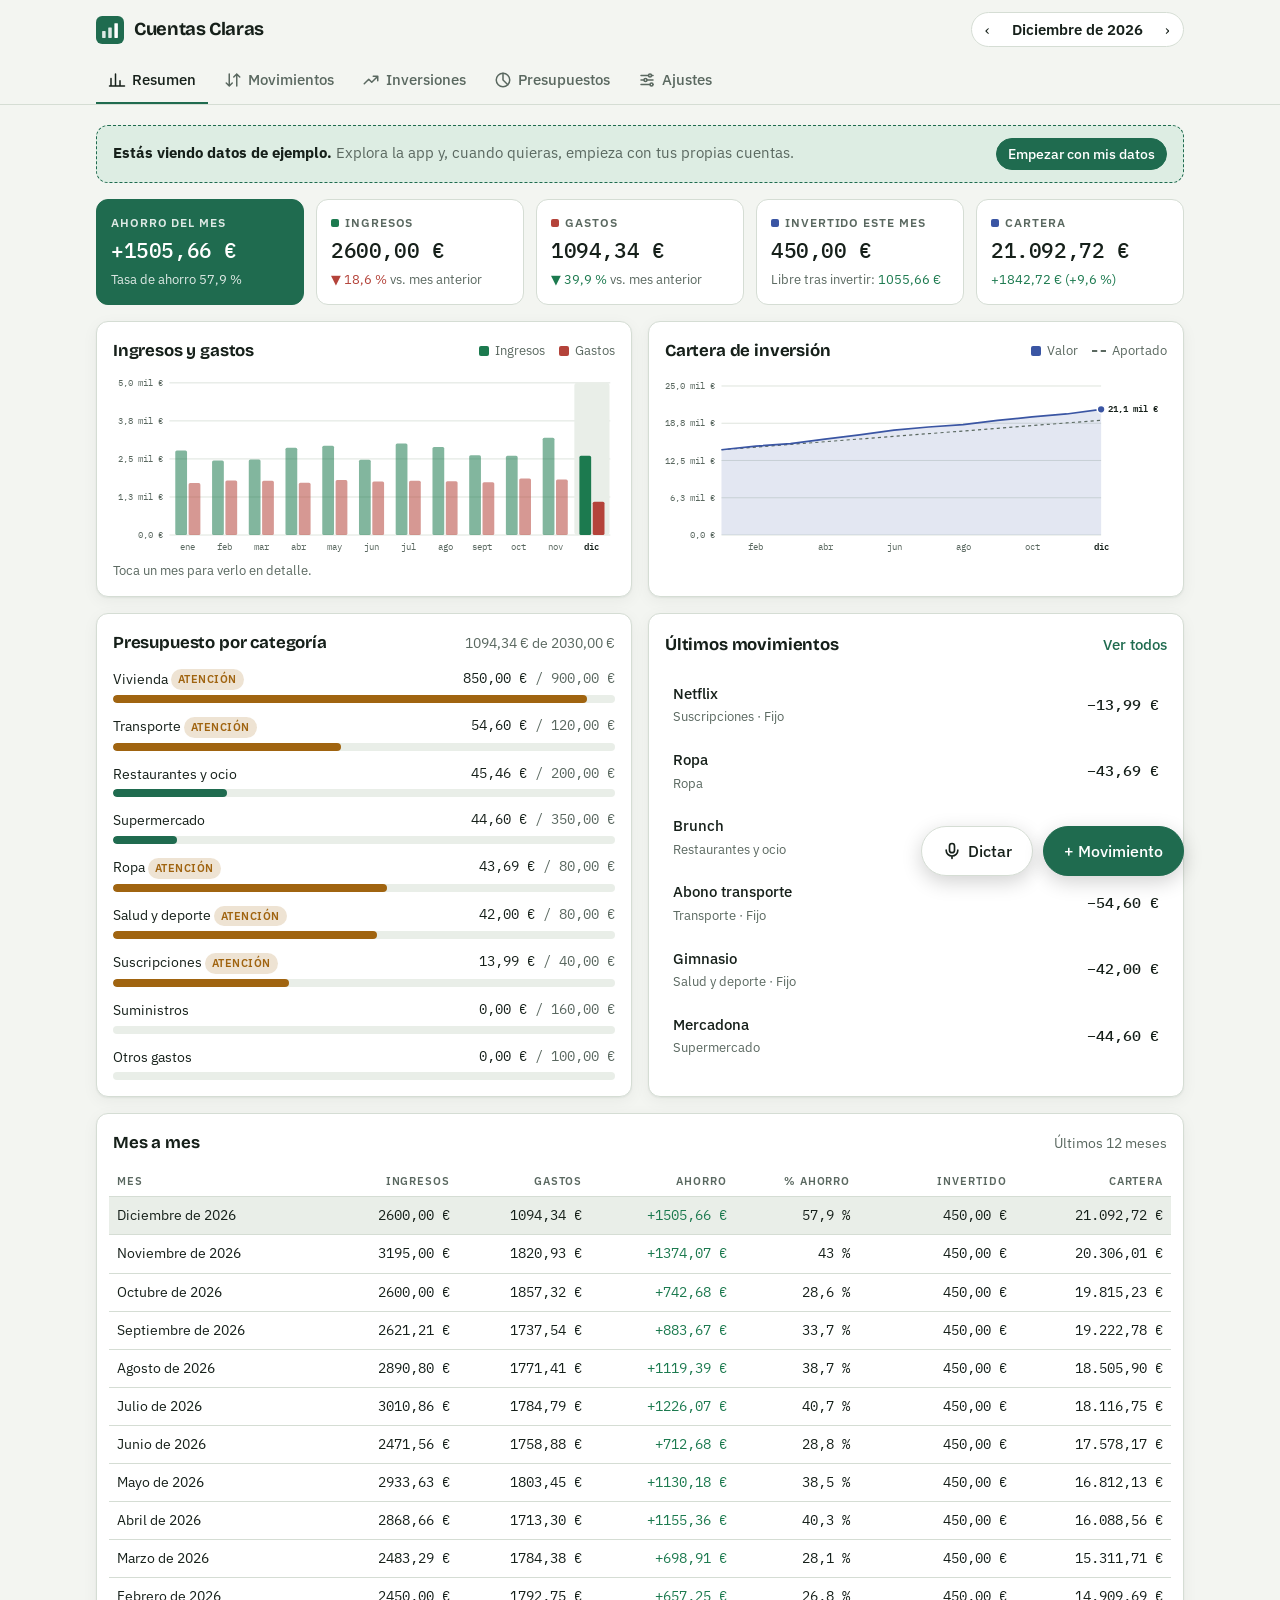
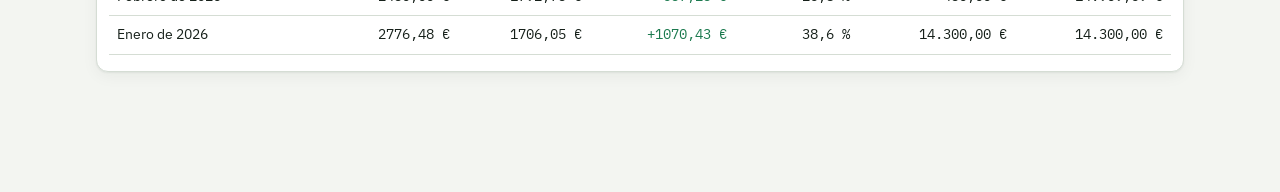
==== commit b114a2d9: "Add voice dictation for expenses and income Speak or type phrases like "supermercado 150" or "cobré " ====
--- a/cuentas-claras/index.html
+++ b/cuentas-claras/index.html
@@ -204,7 +204,31 @@
 .check{display:flex;gap:8px;align-items:center;font-size:.92rem}
 .check input{width:18px;height:18px;accent-color:var(--accent)}
 
-.fab{position:fixed;right:max(16px,calc((100vw - 1120px)/2 + 16px));bottom:calc(24px + env(safe-area-inset-bottom,0px));z-index:25;box-shadow:0 6px 20px rgba(0,0,0,.18);padding:12px 20px;font-size:1rem}
+.fabs{position:fixed;right:max(16px,calc((100vw - 1120px)/2 + 16px));bottom:calc(24px + env(safe-area-inset-bottom,0px));z-index:25;display:flex;gap:10px;align-items:center}
+.fabs .btn{box-shadow:0 6px 20px rgba(0,0,0,.18);padding:12px 20px;font-size:1rem}
+.fabs .mic svg,.mic-big svg{width:20px;height:20px}
+
+/* Dictado */
+.voice{display:grid;gap:14px}
+.voice-top{display:flex;gap:14px;align-items:center}
+.mic-big{flex:none;width:64px;height:64px;border-radius:50%;border:0;cursor:pointer;background:var(--accent);color:var(--accent-fg);display:grid;place-items:center;box-shadow:0 4px 14px rgba(0,0,0,.15)}
+.mic-big svg{width:28px;height:28px}
+.mic-big[aria-pressed="true"]{background:var(--expense);color:var(--surface)}
+.voice-status{margin:0;color:var(--muted);font-size:.92rem}
+.voice-status b{color:var(--fg);font-weight:600}
+.chips{display:flex;gap:6px;flex-wrap:wrap}
+.chip{border:1px solid var(--line);background:var(--bg);border-radius:999px;padding:4px 10px;font-size:.82rem;cursor:pointer;color:var(--muted)}
+.chip:hover{color:var(--fg);border-color:var(--accent)}
+.drafts{display:grid;gap:10px}
+.draft{display:grid;grid-template-columns:auto minmax(0,1fr) minmax(0,1.3fr) auto;gap:8px;align-items:center;padding:10px;border:1px solid var(--line);border-radius:var(--r-sm);background:var(--bg)}
+.draft .sign{font-family:var(--font-mono);font-weight:600;width:1.2em;text-align:center}
+.draft .sign.inc{color:var(--income)} .draft .sign.exp{color:var(--expense)}
+.draft .row2{grid-column:2/-1;display:grid;grid-template-columns:minmax(0,1.6fr) minmax(0,1fr);gap:8px}
+.draft .warn{grid-column:2/-1;font-size:.8rem;color:var(--warn)}
+.draft.bad{border-color:var(--warn)}
+.draft .x{width:28px;height:28px;font-size:1rem}
+@media (max-width:480px){.draft{grid-template-columns:auto minmax(0,1fr) auto}.draft .catsel{grid-column:2/-1;grid-row:2}.draft .row2{grid-template-columns:minmax(0,1fr) minmax(0,1fr)}}
+@media (prefers-reduced-motion:no-preference){.mic-big[aria-pressed="true"]{animation:pulse 1.4s ease-in-out infinite}@keyframes pulse{0%,100%{box-shadow:0 0 0 0 color-mix(in srgb,var(--expense) 45%,transparent)}50%{box-shadow:0 0 0 12px transparent}}}
 
 /* Hoja modal */
 .sheet-bg{position:fixed;inset:0;z-index:50;background:rgba(10,16,13,.45);display:flex;align-items:center;justify-content:center;padding:16px}
@@ -228,7 +252,8 @@
   .tabs{position:fixed;left:0;right:0;bottom:0;z-index:30;background:var(--surface);border-top:1px solid var(--line);justify-content:space-around;padding:4px 4px calc(4px + env(safe-area-inset-bottom,0px));max-width:none;gap:0}
   .tab{flex-direction:column;gap:2px;font-size:.68rem;padding:6px 4px;border-bottom:0;border-top:2px solid transparent;flex:1;min-width:0}
   .tab[aria-selected="true"]{border-top-color:var(--accent);border-bottom-color:transparent;color:var(--accent)}
-  .fab{bottom:calc(76px + env(safe-area-inset-bottom,0px));padding:12px 18px}
+  .fabs{bottom:calc(76px + env(safe-area-inset-bottom,0px))}
+  .fabs .btn{padding:12px 16px}
   .toast{bottom:calc(140px + env(safe-area-inset-bottom,0px))}
   .month-label{min-width:8em}
   .top-in{padding-block:10px}
@@ -266,13 +291,223 @@
 
 <main class="wrap" id="main" aria-live="polite"></main>
 
-<button class="btn primary fab" id="fab" type="button" data-act="new-tx">+ Movimiento</button>
+<div class="fabs" id="fabs">
+  <button class="btn mic" type="button" data-act="voice" aria-label="Dictar un gasto o ingreso"><svg viewBox="0 0 24 24" fill="none" stroke="currentColor" stroke-width="2" stroke-linecap="round" aria-hidden="true"><rect x="9" y="3" width="6" height="11" rx="3"/><path d="M5 11a7 7 0 0 0 14 0M12 18v3"/></svg>Dictar</button>
+  <button class="btn primary" id="fab" type="button" data-act="new-tx">+ Movimiento</button>
+</div>
 
 <div class="sheet-bg" id="sheet" hidden>
   <div class="sheet" role="dialog" aria-modal="true" aria-labelledby="sheetTitle" id="sheetBody"></div>
 </div>
 <div class="toast" id="toast" role="status" hidden></div>
 
+<script>
+/* ---------- Dictado: convierte una frase en movimientos ---------- */
+const VoiceParser = (function () {
+  'use strict';
+  const norm = s => String(s || '').toLowerCase().normalize('NFD').replace(/[̀-ͯ]/g, '');
+  const stem = w => { if (w.length <= 3) return w; w = w.replace(/s$/, ''); return w.length > 3 ? w.replace(/[aeio]$/, '') : w; };
+
+  const UNITS = { cero: 0, un: 1, uno: 1, una: 1, dos: 2, tres: 3, cuatro: 4, cinco: 5, seis: 6, siete: 7, ocho: 8, nueve: 9, diez: 10, once: 11, doce: 12, trece: 13, catorce: 14, quince: 15, dieciseis: 16, diecisiete: 17, dieciocho: 18, diecinueve: 19, veinte: 20, veintiun: 21, veintiuno: 21, veintiuna: 21, veintidos: 22, veintitres: 23, veinticuatro: 24, veinticinco: 25, veintiseis: 26, veintisiete: 27, veintiocho: 28, veintinueve: 29 };
+  const TENS = { treinta: 30, cuarenta: 40, cincuenta: 50, sesenta: 60, setenta: 70, ochenta: 80, noventa: 90 };
+  const HUNDREDS = { cien: 100, ciento: 100, doscientos: 200, doscientas: 200, trescientos: 300, trescientas: 300, cuatrocientos: 400, cuatrocientas: 400, quinientos: 500, quinientas: 500, seiscientos: 600, seiscientas: 600, setecientos: 700, setecientas: 700, ochocientos: 800, ochocientas: 800, novecientos: 900, novecientas: 900 };
+  const CURRENCY = new Set(['€', '$', 'euro', 'euros', 'eur', 'peso', 'pesos', 'dolar', 'dolares', 'usd', 'sol', 'soles', 'libra', 'libras', 'pavo', 'pavos', 'lucas', 'mxn']);
+  const CENTS = new Set(['centimo', 'centimos', 'centavo', 'centavos', 'cts', 'cent']);
+  const SEPARATORS = new Set([',', ';', 'y', 'e', 'mas', 'ademas', 'tambien', 'luego', 'despues', 'otro', 'otra']);
+  const INCOME = new Set(['ingreso', 'ingresos', 'ingrese', 'ingresaron', 'cobre', 'cobrado', 'cobro', 'cobramos', 'recibi', 'recibido', 'gane', 'ganado', 'pagaron', 'devolvieron', 'devolucion', 'reembolso', 'vendi', 'venta', 'entrada']);
+  const EXPENSE = new Set(['gasto', 'gaste', 'gastado', 'gastamos', 'pague', 'pagado', 'pagamos', 'compre', 'comprado', 'compramos', 'salida']);
+  const FILLER = new Set(['anota', 'anotar', 'apunta', 'apuntar', 'anade', 'agrega', 'registra', 'registrar', 'pon', 'nuevo', 'nueva']);
+  const STOP = new Set(['en', 'de', 'del', 'el', 'la', 'los', 'las', 'un', 'una', 'unos', 'unas', 'por', 'para', 'al', 'a', 'con', 'me', 'he', 'hemos', 'mi', 'mis', 'se', 'que', 'lo', 'le', 'han', 'ha', 'y', 'e', 'total', 'son']);
+  const WEEKDAYS = ['domingo', 'lunes', 'martes', 'miercoles', 'jueves', 'viernes', 'sabado'];
+
+  // Palabras habituales → categoría por defecto (por nombre normalizado)
+  const SYN = {
+    'vivienda': 'alquiler renta hipoteca casa piso comunidad ibi',
+    'supermercado': 'super supermercado mercadona lidl carrefour aldi eroski alcampo consum compra mercado alimentacion fruta fruteria carniceria panaderia pan walmart soriana chedraui costco oxxo despensa jumbo exito',
+    'suministros': 'luz agua gas electricidad internet fibra movil telefono wifi',
+    'transporte': 'gasolina combustible diesel gasoil taxi uber cabify bolt didi metro bus autobus tren renfe parking aparcamiento peaje abono transporte coche itv taller',
+    'restaurantes y ocio': 'restaurante cena comida almuerzo desayuno brunch bar cerveza cana copa cafe cine padel concierto teatro ocio fiesta pizza hamburguesa sushi glovo ubereats rappi viaje hotel tapas palomitas helado vermut',
+    'salud y deporte': 'farmacia medico dentista hospital medicina gimnasio gym fisio fisioterapeuta psicologo optica deporte',
+    'suscripciones': 'netflix spotify hbo disney prime icloud youtube suscripcion chatgpt claude',
+    'ropa': 'ropa zapato zapatilla camiseta pantalon vestido chaqueta zara primark abrigo',
+    'otros gastos': 'regalo varios',
+    'nomina': 'nomina sueldo salario paga',
+    'freelance': 'freelance proyecto cliente factura honorario',
+    'rendimientos': 'interes intereses dividendo rendimiento cupon',
+    'otros ingresos': 'bizum reembolso devolucion wallapop venta'
+  };
+
+  function parseDigits(s) {
+    if (s.includes('.') && s.includes(',')) s = s.replace(/\./g, '').replace(',', '.');
+    else if (s.includes(',')) s = s.replace(',', '.');
+    else if (/\.\d{3}$/.test(s)) s = s.replace(/\./g, '');
+    const n = parseFloat(s); return isFinite(n) ? n : NaN;
+  }
+
+  function tokenize(text) {
+    const out = [];
+    const re = /\d[\d.,]*\d|\d|[$€]|[,;]|[^\s\d,;.:!?¿¡$€"()]+/g; let m;
+    while ((m = re.exec(text))) {
+      const t = { orig: m[0], norm: norm(m[0]) };
+      if (/^\d/.test(t.orig)) t.num = parseDigits(t.orig);
+      out.push(t);
+    }
+    return out;
+  }
+
+  // "ciento cincuenta y dos" → 152
+  function mergeNumberWords(tk) {
+    const out = [];
+    const isOne = w => w === 'un' || w === 'uno' || w === 'una';
+    const isNumWord = i => {
+      const w = tk[i].norm, nx = tk[i + 1];
+      if (isOne(w)) return !!nx && (nx.norm === 'mil' || CURRENCY.has(nx.norm));
+      return w in UNITS || w in TENS || w in HUNDREDS || w === 'mil';
+    };
+    for (let i = 0; i < tk.length; i++) {
+      const prev = out[out.length - 1];
+      if (tk[i].norm === 'mil' && prev && prev.num !== undefined) { prev.num *= 1000; prev.orig += ' ' + tk[i].orig; continue; }
+      if (!isNumWord(i)) { out.push(tk[i]); continue; }
+      let total = 0, cur = 0, j = i, lastTens = false, afterY = false;
+      const origs = [];
+      while (j < tk.length) {
+        const w = tk[j].norm;
+        if (w === 'mil') { total += (cur || 1) * 1000; cur = 0; lastTens = false; }
+        else if (w in HUNDREDS) { cur += HUNDREDS[w]; lastTens = false; }
+        else if (w in TENS) { cur += TENS[w]; lastTens = true; }
+        else if (w in UNITS && (!isOne(w) || afterY || isNumWord(j))) { cur += UNITS[w]; lastTens = false; }
+        else if (w === 'y' && lastTens && tk[j + 1] && tk[j + 1].norm in UNITS) { origs.push(tk[j].orig); j++; afterY = true; lastTens = false; continue; }
+        else break;
+        afterY = false; origs.push(tk[j].orig); j++;
+      }
+      out.push({ orig: origs.join(' '), norm: String(total + cur), num: total + cur });
+      i = j - 1;
+    }
+    return out;
+  }
+
+  // "12 con 50", "12 euros y 50 céntimos" → 12.50
+  function mergeCents(tk) {
+    const out = [];
+    for (let i = 0; i < tk.length; i++) {
+      const t = tk[i];
+      if (t.num !== undefined && Number.isInteger(t.num)) {
+        let j = i + 1, cur = null;
+        if (tk[j] && CURRENCY.has(tk[j].norm)) { cur = tk[j]; j++; }
+        const link = tk[j], c = tk[j + 1], after = tk[j + 2];
+        const ok = link && c && c.num !== undefined && Number.isInteger(c.num) && c.num < 100 &&
+          (link.norm === 'con' || (link.norm === 'y' && (cur || (after && CENTS.has(after.norm)))));
+        if (ok) {
+          const merged = { orig: t.orig, norm: '', num: t.num + c.num / 100, cur: !!cur };
+          out.push(merged); if (cur) out.push(cur);
+          i = j + 1; if (after && CENTS.has(after.norm)) i++;
+          continue;
+        }
+      }
+      out.push(t);
+    }
+    return out;
+  }
+
+  function splitSegments(tk) {
+    const segs = []; let cur = [];
+    tk.forEach(t => { if (SEPARATORS.has(t.norm)) { segs.push(cur); cur = []; } else cur.push(t); });
+    segs.push(cur);
+    const hasNum = s => s.some(t => t.num !== undefined);
+    const out = []; let carry = [];
+    segs.forEach(s => {
+      if (!s.length) return;
+      const merged = carry.concat(s);
+      if (hasNum(s)) { out.push(merged); carry = []; } else carry = merged;
+    });
+    if (carry.length) { if (out.length) out[out.length - 1] = out[out.length - 1].concat(carry); else out.push(carry); }
+    return out;
+  }
+
+  function addDays(d, n) { const x = new Date(d.getFullYear(), d.getMonth(), d.getDate() + n); return x; }
+  const iso = d => d.getFullYear() + '-' + String(d.getMonth() + 1).padStart(2, '0') + '-' + String(d.getDate()).padStart(2, '0');
+
+  function parseSegment(tk, cats, today) {
+    const used = new Set();
+    // Importe
+    let amountIdx = -1;
+    tk.forEach((t, i) => {
+      if (t.num === undefined) return;
+      const nearCur = t.cur || (tk[i + 1] && CURRENCY.has(tk[i + 1].norm)) || (tk[i - 1] && (tk[i - 1].norm === '$' || tk[i - 1].norm === '€'));
+      if (amountIdx < 0) { amountIdx = i; return; }
+      const best = tk[amountIdx], bestCur = best.cur || (tk[amountIdx + 1] && CURRENCY.has(tk[amountIdx + 1].norm));
+      if ((nearCur && !bestCur) || (!!nearCur === !!bestCur && t.num > best.num)) amountIdx = i;
+    });
+    const amount = amountIdx >= 0 ? Math.round(tk[amountIdx].num * 100) / 100 : NaN;
+    tk.forEach((t, i) => { if (t.num !== undefined || CURRENCY.has(t.norm) || CENTS.has(t.norm)) used.add(i); });
+
+    // Fecha
+    let date = today;
+    tk.forEach((t, i) => {
+      const w = t.norm;
+      if (w === 'hoy') { used.add(i); }
+      else if (w === 'ayer') {
+        if (tk[i - 1] && tk[i - 1].norm === 'de' && tk[i - 2] && tk[i - 2].norm === 'antes') { date = addDays(today, -2); used.add(i - 1).add(i - 2); }
+        else date = addDays(today, -1);
+        used.add(i);
+      } else if (w === 'anteayer' || w === 'antier') { date = addDays(today, -2); used.add(i); }
+      else if (WEEKDAYS.includes(w)) {
+        const diff = (today.getDay() - WEEKDAYS.indexOf(w) + 7) % 7;
+        date = addDays(today, -diff); used.add(i);
+        if (tk[i + 1] && tk[i + 1].norm === 'pasado') used.add(i + 1);
+      }
+    });
+
+    // Tipo
+    let kind = null;
+    tk.forEach((t, i) => {
+      if (INCOME.has(t.norm)) { kind = 'ingreso'; used.add(i); }
+      else if (EXPENSE.has(t.norm)) { if (!kind) kind = 'gasto'; used.add(i); }
+      else if (FILLER.has(t.norm)) used.add(i);
+    });
+
+    // Categoría
+    const words = tk.map((t, i) => used.has(i) ? null : stem(t.norm));
+    let best = null;
+    cats.forEach(c => {
+      if (kind && c.kind !== kind) return;
+      const nameWords = norm(c.name).split(/\s+/).filter(w => w && !STOP.has(w)).map(stem);
+      const syn = (SYN[norm(c.name)] || '').split(' ').filter(Boolean).map(stem);
+      words.forEach((w, i) => {
+        if (!w) return;
+        let score = 0, byName = false;
+        if (nameWords.includes(w)) { score = 3; byName = true; } else if (syn.includes(w)) score = 2;
+        if (score && (!best || score > best.score)) best = { c, score, idx: i, byName };
+      });
+    });
+    let guessed = false, cat;
+    if (best) { cat = best.c; if (best.byName) used.add(best.idx); }
+    else {
+      const k = kind || 'gasto';
+      const pool = cats.filter(c => c.kind === k);
+      cat = pool.find(c => /^otros?\b/.test(norm(c.name))) || pool[pool.length - 1] || null;
+      guessed = true;
+    }
+
+    // Nota: lo que queda, sin palabras vacías en los extremos
+    let rest = tk.filter((t, i) => !used.has(i) && t.norm !== ',' && t.norm !== ';');
+    while (rest.length && STOP.has(rest[0].norm)) rest.shift();
+    while (rest.length && STOP.has(rest[rest.length - 1].norm)) rest.pop();
+    let note = rest.map(t => t.orig).join(' ').trim();
+    if (note) note = note.charAt(0).toUpperCase() + note.slice(1);
+
+    return { amount, catId: cat ? cat.id : '', kind: cat ? cat.kind : (kind || 'gasto'), note, date: iso(date), guessed };
+  }
+
+  function parse(text, cats, today) {
+    today = today || new Date();
+    const tk = mergeCents(mergeNumberWords(tokenize(String(text || ''))));
+    if (!tk.length) return [];
+    return splitSegments(tk).map(s => parseSegment(s, cats, today));
+  }
+  return { parse, norm };
+})();
+</script>
 <script>
 (function () {
 'use strict';
@@ -658,7 +893,7 @@
   const views = { resumen: viewResumen, movimientos: viewMovimientos, inversiones: viewInversiones, categorias: viewCategorias, ajustes: viewAjustes };
   $('#main').innerHTML = views[ui.tab]();
   if (ui.tab === 'movimientos') renderTxList();
-  $('#fab').hidden = ui.tab === 'ajustes';
+  $('#fabs').hidden = ui.tab === 'ajustes';
 }
 function commit(msg) { save(); render(); if (msg) toast(msg); }
 
@@ -673,7 +908,7 @@
   const f = $('#sheetBody [autofocus]') || $('#sheetBody input, #sheetBody select, #sheetBody textarea');
   if (f) setTimeout(() => f.focus(), 30);
 }
-function closeSheet() { $('#sheet').hidden = true; $('#sheetBody').innerHTML = ''; if (lastFocus && lastFocus.focus) lastFocus.focus(); }
+function closeSheet() { stopRec(true); $('#sheet').hidden = true; $('#sheetBody').innerHTML = ''; if (lastFocus && lastFocus.focus) lastFocus.focus(); }
 const sheetHead = t => `<div class="sheet-h"><h2 id="sheetTitle">${t}</h2><button class="x" type="button" data-act="close" aria-label="Cerrar">×</button></div>`;
 
 function catOptions(kind, sel) { return state.categories.filter(c => c.kind === kind).map(c => `<option value="${c.id}" ${c.id === sel ? 'selected' : ''}>${esc(c.name)}</option>`).join(''); }
@@ -728,8 +963,106 @@
   </form>`);
 }
 
+/* ---------- Dictado por voz ---------- */
+const SR = window.SpeechRecognition || window.webkitSpeechRecognition;
+const SPEECH_LANG = { EUR: 'es-ES', MXN: 'es-MX', COP: 'es-CO', ARS: 'es-AR', CLP: 'es-CL', PEN: 'es-PE', USD: 'es-US', GBP: 'es-ES' };
+const VOICE_EXAMPLES = ['supermercado 150', 'gasolina 40 ayer', 'cobré 300 de freelance', 'cena 35 con 50 y netflix 13,99'];
+let rec = null, recOn = false, drafts = [];
+
+function speechLang() { const n = navigator.language || ''; return /^es\b/i.test(n) ? n : (SPEECH_LANG[state.currency] || 'es-ES'); }
+function voiceSheet() {
+  drafts = [];
+  openSheet(sheetHead('Dictar movimiento') + `<div class="voice">
+    <div class="voice-top">
+      ${SR ? `<button class="mic-big" type="button" id="micBtn" data-act="mic" aria-pressed="false" aria-label="Empezar a escuchar"><svg viewBox="0 0 24 24" fill="none" stroke="currentColor" stroke-width="2" stroke-linecap="round" aria-hidden="true"><rect x="9" y="3" width="6" height="11" rx="3"/><path d="M5 11a7 7 0 0 0 14 0M12 18v3"/></svg></button>` : ''}
+      <p class="voice-status" id="voiceStatus">${SR ? 'Toca el micrófono y di, por ejemplo, <b>«supermercado 150»</b>. Puedes decir varios seguidos.' : 'Escribe la frase o usa el micrófono del teclado de tu móvil. Por ejemplo, <b>«supermercado 150»</b>.'}</p>
+    </div>
+    <label class="field"><span>Lo que has dicho</span><input class="input" id="voiceText" autocomplete="off" placeholder="supermercado 150, gasolina 40 ayer" ${SR ? '' : 'autofocus'}></label>
+    <div class="chips" aria-label="Ejemplos">${VOICE_EXAMPLES.map(x => `<button type="button" class="chip" data-act="voice-example" data-text="${esc(x)}">${esc(x)}</button>`).join('')}</div>
+    <div class="drafts" id="drafts"></div>
+    <div class="sheet-f"><span class="muted" style="font-size:.82rem;align-self:center">Revisa y guarda. Puedes cambiar cualquier dato.</span><button class="btn primary" type="button" id="voiceSave" data-act="voice-save" disabled>Guardar</button></div>
+  </div>`);
+}
+function setVoiceStatus(html) { const el = $('#voiceStatus'); if (el) el.innerHTML = html; }
+function setMic(on) { recOn = on; const b = $('#micBtn'); if (b) { b.setAttribute('aria-pressed', String(on)); b.setAttribute('aria-label', on ? 'Dejar de escuchar' : 'Empezar a escuchar'); } }
+function startRec() {
+  if (!SR) return;
+  stopRec(true);
+  let finalText = '';
+  try {
+    rec = new SR(); rec.lang = speechLang(); rec.interimResults = true; rec.continuous = false; rec.maxAlternatives = 1;
+  } catch (e) { setVoiceStatus('No se pudo activar el dictado. Escribe la frase en el recuadro.'); return; }
+  rec.onresult = e => {
+    let interim = '';
+    for (let i = e.resultIndex; i < e.results.length; i++) { const r = e.results[i]; if (r.isFinal) finalText += ' ' + r[0].transcript; else interim += r[0].transcript; }
+    const box = $('#voiceText'); if (box) { box.value = (finalText + ' ' + interim).trim(); updateDrafts(); }
+  };
+  rec.onerror = e => {
+    const msg = {
+      'not-allowed': 'No hay permiso para usar el micrófono. Actívalo en el navegador, o escribe la frase (el micrófono del teclado también sirve).',
+      'service-not-allowed': 'Este navegador no permite dictar aquí. Escribe la frase o usa el micrófono del teclado.',
+      'no-speech': 'No te he oído. Toca el micrófono y vuelve a intentarlo.',
+      'audio-capture': 'No se encuentra ningún micrófono. Escribe la frase en el recuadro.',
+      'network': 'El dictado necesita conexión a internet. Escribe la frase en el recuadro.'
+    }[e.error];
+    if (msg) setVoiceStatus(msg);
+  };
+  rec.onend = () => {
+    setMic(false);
+    if (drafts.length) setVoiceStatus(`Entendido. Revisa ${drafts.length > 1 ? 'los movimientos' : 'el movimiento'} y pulsa <b>Guardar</b>.`);
+  };
+  try { rec.start(); setMic(true); setVoiceStatus('<b>Te escucho…</b> Di la categoría y el importe.'); }
+  catch (e) { setVoiceStatus('No se pudo activar el dictado. Escribe la frase en el recuadro.'); }
+}
+function stopRec(abort) { if (rec) { try { abort ? rec.abort() : rec.stop(); } catch (e) { } if (abort) rec = null; } setMic(false); }
+
+function updateDrafts() {
+  const box = $('#voiceText'); if (!box) return;
+  drafts = VoiceParser.parse(box.value, state.categories, new Date());
+  renderDrafts();
+}
+function draftCatOptions(sel) {
+  const g = k => state.categories.filter(c => c.kind === k).map(c => `<option value="${c.id}" ${c.id === sel ? 'selected' : ''}>${esc(c.name)}</option>`).join('');
+  return `<optgroup label="Gastos">${g('gasto')}</optgroup><optgroup label="Ingresos">${g('ingreso')}</optgroup>`;
+}
+function renderDrafts() {
+  const el = $('#drafts'); if (!el) return;
+  el.innerHTML = drafts.map((d, i) => {
+    const okAmt = isFinite(d.amount) && d.amount > 0, inc = d.kind === 'ingreso';
+    const warn = !okAmt ? 'Falta el importe.' : d.guessed ? 'No he reconocido la categoría: elígela.' : '';
+    return `<div class="draft${warn ? ' bad' : ''}" data-i="${i}">
+      <span class="sign ${inc ? 'inc' : 'exp'}" aria-label="${inc ? 'Ingreso' : 'Gasto'}">${inc ? '+' : '−'}</span>
+      <input class="input small mono" data-d="amount" inputmode="decimal" value="${okAmt ? esc(amountStr(d.amount)) : ''}" placeholder="Importe" aria-label="Importe">
+      <select class="input small catsel" data-d="catId" aria-label="Categoría">${draftCatOptions(d.catId)}</select>
+      <button type="button" class="x" data-act="draft-del" data-i="${i}" aria-label="Quitar">×</button>
+      <div class="row2"><input class="input small" data-d="note" value="${esc(d.note)}" placeholder="Nota" maxlength="80" aria-label="Nota"><input class="input small" type="date" data-d="date" value="${esc(d.date)}" aria-label="Fecha"></div>
+      ${warn ? `<div class="warn">${warn}</div>` : ''}
+    </div>`;
+  }).join('');
+  refreshVoiceSave();
+}
+const validDrafts = () => drafts.filter(d => isFinite(d.amount) && d.amount > 0 && d.catId && /^\d{4}-\d{2}-\d{2}$/.test(d.date));
+function refreshVoiceSave() {
+  const b = $('#voiceSave'); if (!b) return; const n = validDrafts().length;
+  b.disabled = !n; b.textContent = n > 1 ? `Guardar ${n} movimientos` : 'Guardar';
+}
+function saveDrafts() {
+  const ok = validDrafts(); if (!ok.length) return;
+  ok.forEach(d => { const c = catById(d.catId); state.tx.push({ id: uid(), date: d.date, kind: c.kind, amount: round2(d.amount), catId: d.catId, note: d.note, recurring: false }); });
+  const one = ok[0], c = catById(one.catId);
+  closeSheet(); ui.month = ok[ok.length - 1].date.slice(0, 7);
+  commit(ok.length > 1 ? `${ok.length} movimientos guardados` : `${c.kind === 'gasto' ? 'Gasto' : 'Ingreso'} guardado: ${c.name} ${money(one.amount)}`);
+}
+
 /* ---------- Exportar / importar ---------- */
-function download(name, text, type) {
+async function download(name, text, type) {
+  let dl = null;
+  try { dl = window.claude && window.claude.use ? await window.claude.use('downloads') : null; } catch (e) { dl = null; }
+  if (dl) {
+    try { await dl.save({ filename: name, data: text }); toast('Archivo guardado'); }
+    catch (e) { toast(e && e.code === 'declined' ? 'Descarga cancelada' : 'No se pudo descargar. Usa «Copiar».'); }
+    return;
+  }
   try {
     const a = document.createElement('a'); a.href = URL.createObjectURL(new Blob([text], { type })); a.download = name;
     document.body.appendChild(a); a.click(); setTimeout(() => { URL.revokeObjectURL(a.href); a.remove(); }, 1000);
@@ -772,6 +1105,11 @@
   switch (el.dataset.act) {
     case 'close': closeSheet(); break;
     case 'new-tx': txSheet(); break;
+    case 'voice': voiceSheet(); if (SR) startRec(); break;
+    case 'mic': if (recOn) stopRec(false); else startRec(); break;
+    case 'voice-example': { stopRec(true); const b = $('#voiceText'); b.value = el.dataset.text; updateDrafts(); setVoiceStatus('Así se interpreta el ejemplo. Prueba a decir el tuyo.'); break; }
+    case 'draft-del': drafts.splice(+el.dataset.i, 1); renderDrafts(); break;
+    case 'voice-save': saveDrafts(); break;
     case 'edit-tx': txSheet(state.tx.find(t => t.id === id)); break;
     case 'del-tx': state.tx = state.tx.filter(t => t.id !== id); closeSheet(); commit('Movimiento borrado'); break;
     case 'copy-fixed': {
@@ -808,10 +1146,22 @@
 
 document.addEventListener('keydown', e => {
   if (e.key === 'Escape' && !$('#sheet').hidden) closeSheet();
+  if (e.key === 'Enter' && e.target.id === 'voiceText') { e.preventDefault(); saveDrafts(); }
   if ((e.key === 'Enter' || e.key === ' ') && e.target.matches && e.target.matches('.bar-g')) { e.preventDefault(); ui.month = e.target.dataset.month; render(); }
 });
 
-document.addEventListener('input', e => { if (e.target.id === 'q') { ui.q = e.target.value; renderTxList(); } });
+document.addEventListener('input', e => {
+  const t = e.target;
+  if (t.id === 'q') { ui.q = t.value; renderTxList(); }
+  if (t.id === 'voiceText') { if (recOn) { stopRec(true); setVoiceStatus('Dictado en pausa. Toca el micrófono para seguir hablando.'); } updateDrafts(); }
+  if (t.dataset && t.dataset.d) {
+    const d = drafts[+t.closest('.draft').dataset.i]; if (!d) return;
+    if (t.dataset.d === 'amount') d.amount = parseAmount(t.value);
+    else if (t.dataset.d === 'catId') { d.catId = t.value; d.kind = (catById(t.value) || {}).kind || d.kind; d.guessed = false; renderDrafts(); return; }
+    else d[t.dataset.d] = t.value;
+    refreshVoiceSave();
+  }
+});
 
 document.addEventListener('change', e => {
   const t = e.target;
